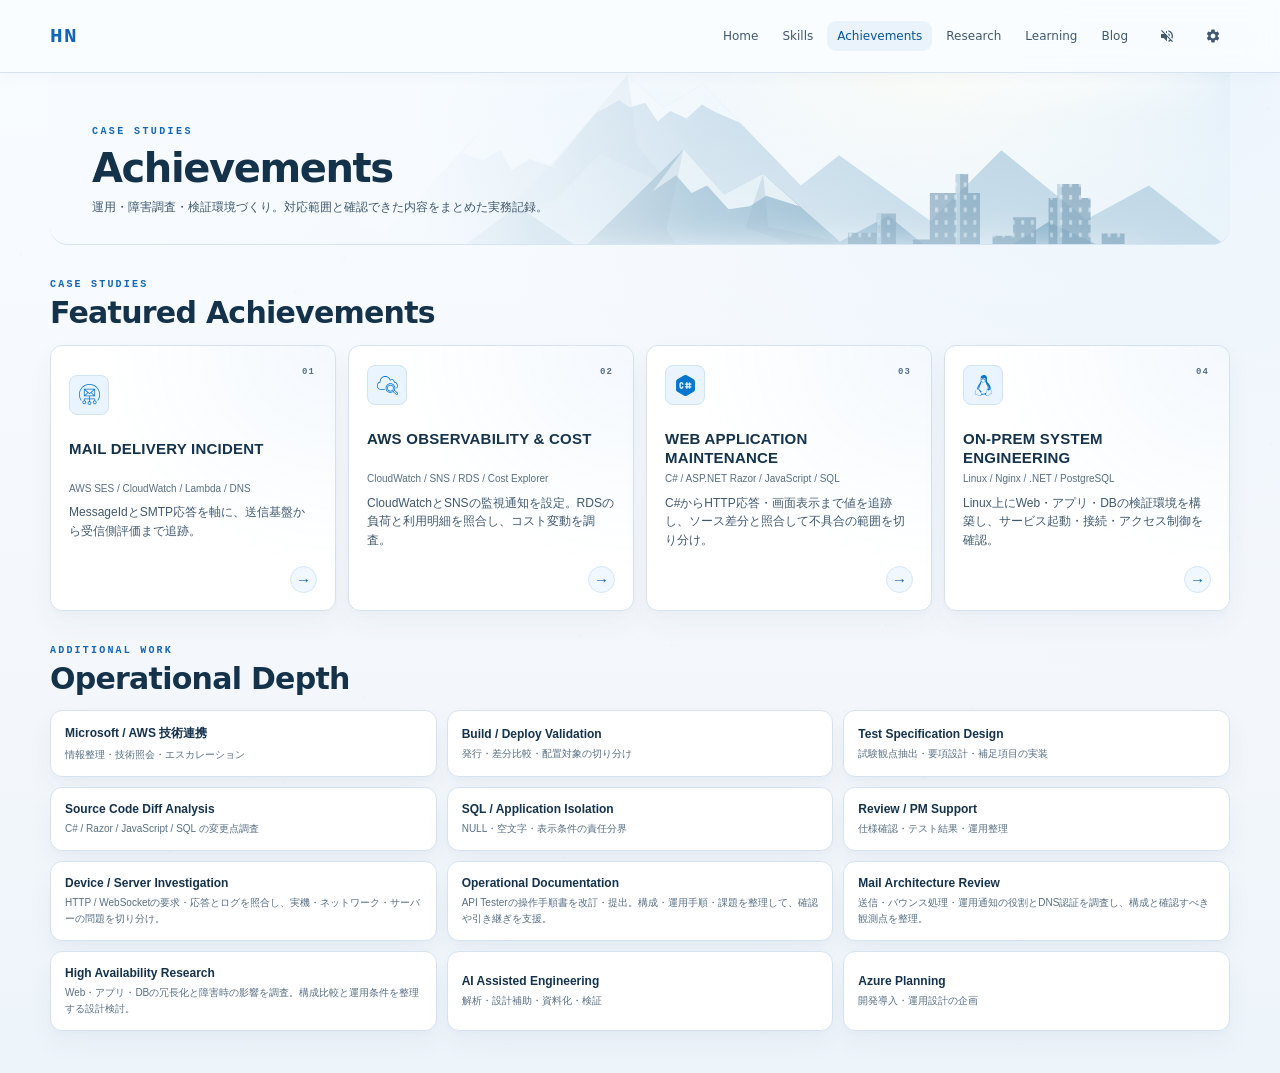
==== achievements.html @ d95c2e6c "Refresh portfolio with daylight theme and current engineering experience" ====
<!DOCTYPE html>
<html lang="ja" data-theme="light">
<head>
  <meta charset="UTF-8" />
  <meta name="viewport" content="width=device-width, initial-scale=1.0" />
  <title>Achievements | Nakamura Portfolio</title>
  <script src="theme-init.js?v=20261122"></script>
  <link rel="stylesheet" href="style.css" />
  <link rel="stylesheet" href="portfolio-modern.css?v=20261122" />
</head>
<body class="showcase-page">
  <canvas id="bgNet"></canvas>
  <nav class="showcase-nav">
    <div class="showcase-nav-inner">
      <a class="showcase-brand" href="index.html">
        <span class="showcase-brand-mark">HN</span>
        <span class="showcase-brand-name">HITOSHI NAKAMURA</span>
      </a>
      <div class="nav-links" id="navLinks">
        <a href="index.html">Home</a>
        <a href="skills.html">Skills</a>
        <a href="achievements.html">Achievements</a>
        <a href="research.html">Research</a>
        <a href="learning.html">Learning</a>
        <a href="blog.html">Blog</a>
      </div>
      <button id="musicToggle" class="music-toggle" aria-label="BGMを再生"></button>
      <div id="ytPlayer"></div>
      <div class="settings-wrap">
        <button id="settingsToggle" class="music-toggle" aria-label="設定"><svg width="16" height="16" viewBox="0 0 24 24" fill="currentColor"><path d="M19.14,12.94c0.04-0.3,0.06-0.61,0.06-0.94c0-0.32-0.02-0.64-0.07-0.94l2.03-1.58c0.18-0.14,0.23-0.41,0.12-0.61l-1.92-3.32c-0.12-0.22-0.37-0.29-0.59-0.22l-2.39,0.96c-0.5-0.38-1.03-0.7-1.62-0.94L14.4,2.81c-0.04-0.24-0.24-0.41-0.48-0.41h-3.84c-0.24,0-0.43,0.17-0.47,0.41L9.25,5.35C8.66,5.59,8.12,5.92,7.63,6.29L5.24,5.33c-0.22-0.08-0.47,0-0.59,0.22L2.74,8.87C2.62,9.08,2.66,9.34,2.86,9.48l2.03,1.58C4.84,11.36,4.8,11.69,4.8,12s0.02,0.64,0.07,0.94l-2.03,1.58c-0.18,0.14-0.23,0.41-0.12,0.61l1.92,3.32c0.12,0.22,0.37,0.29,0.59,0.22l2.39-0.96c0.5,0.38,1.03,0.7,1.62,0.94l0.36,2.54c0.05,0.24,0.24,0.41,0.48,0.41h3.84c0.24,0,0.44-0.17,0.47-0.41l0.36-2.54c0.59-0.24,1.13-0.56,1.62-0.94l2.39,0.96c0.22,0.08,0.47,0,0.59-0.22l1.92-3.32c0.12-0.22,0.07-0.47-0.12-0.61L19.14,12.94z M12,15.6c-1.98,0-3.6-1.62-3.6-3.6s1.62-3.6,3.6-3.6s3.6,1.62,3.6,3.6S13.98,15.6,12,15.6z"/></svg></button>
        <div id="settingsPanel" class="settings-panel" hidden>
          <label class="settings-label">再生中の曲</label>
          <div id="trackName" class="settings-track">-</div>
          <div class="seek-wrap">
            <input type="range" id="seekBar" min="0" max="100" value="0" step="0.1" class="settings-slider" />
            <div class="seek-time"><span id="seekCurrent">0:00</span> / <span id="seekDuration">0:00</span></div>
          </div>
          <select id="trackSelect" class="settings-select">
            <option value="BkOr0QOOrkc">flying</option>
            <option value="S1jkbpwSXx4">星屑パレット</option>
            <option value="b31_QQru7GA">STARGAZER 〜星の扉</option>
            <option value="chcdoLOttn0">輪廻の翼</option>
            <option value="T3e66zFlj6I">UNLEASH</option>
            <option value="dZEvngILv6U">Horizon Prayer</option>
            <option value="NpRK0N2_F1s">硝子の少年</option>
            <option value="HFoYfRFNt1g">邂逅</option>
            <option value="K_MBiBGenuw">終焉クライシス</option>
            <option value="Ny5j6ehkKZY">0時17分、星咲く夜に。</option>
            <option value="hBSaA6JfGDo">雪、無音、窓辺にて。</option>
          </select>
          <label class="settings-label">BGM音量</label>
          <input type="range" id="volumeSlider" min="0" max="100" value="50" class="settings-slider" />
          <label class="settings-label">テーマ</label>
          <div class="theme-switch">
            <button type="button" class="theme-btn" data-theme="dark">ダーク</button>
            <button type="button" class="theme-btn" data-theme="light">ライト</button>
          </div>
        </div>
      </div>
      <button id="navHamburger" class="nav-hamburger" aria-label="メニュー"><svg width="20" height="20" viewBox="0 0 24 24" fill="currentColor"><path d="M3 6h18v2H3zM3 11h18v2H3zM3 16h18v2H3z"/></svg></button>
    </div>
  </nav>
  <main id="appMain">
    <div class="showcase-wrap">
      <section class="showcase-page-hero">
      <div class="showcase-page-hero-inner">
        <p class="showcase-eyebrow">CASE STUDIES</p>
        <h1 class="showcase-page-title">Achievements</h1>
        <p class="showcase-page-lead">運用・障害調査・検証環境づくり。対応範囲と確認できた内容をまとめた実務記録。</p>
      </div>
    </section>
      <section class="showcase-section" id="featured">
        <div class="showcase-section-head"><div><p class="showcase-section-kicker">CASE STUDIES</p><h2 class="showcase-section-title">Featured Achievements</h2></div></div>
        <div class="feature-grid">
          <button class="feature-card" type="button" data-title="MAIL DELIVERY INCIDENT" data-cat="AWS SES / CloudWatch / Lambda / DNS / SMTP" data-detail="メール遅延障害を、SESイベント、Lambdaログ、CloudWatch、MessageId、SMTP応答、SPF / DKIM / DMARC、VDM、Proofpoint、SNDS等の複数観測点から切り分け。送信側環境と受信側評価を分離して確認し、Microsoft・AWS双方への技術照会とエスカレーションを実施。Microsoft側の制限解除まで追跡し、配送遅延の原因範囲を絞り込んだ。">
            <span class="feature-icon"><img src="icons/amazonses.svg" alt="" /></span>
            <span class="feature-card-body"><span class="feature-index">01</span><h3>MAIL DELIVERY INCIDENT</h3><p class="feature-stack">AWS SES / CloudWatch / Lambda / DNS</p><p class="feature-summary">MessageIdとSMTP応答を軸に、送信基盤から受信側評価まで追跡。</p></span>
            <span class="feature-arrow">→</span>
          </button>
          <button class="feature-card" type="button" data-title="AWS OBSERVABILITY &amp; COST" data-cat="CloudWatch / SNS / Amazon RDS / Cost Explorer" data-detail="CloudWatchとSNSを用いた監視・通知設定に対応。メトリクス、アラーム条件、通知経路を整理し、運用上の確認点を記録した。RDSの負荷やCPUクレジットとCost Explorerの利用明細も突き合わせ、コスト増加や請求差異を調査。監視設定と費用分析の両面から環境の状態を確認した。">
            <span class="feature-icon"><img src="icons/amazoncloudwatch.svg" alt="" /></span>
            <span class="feature-card-body"><span class="feature-index">02</span><h3>AWS OBSERVABILITY &amp; COST</h3><p class="feature-stack">CloudWatch / SNS / RDS / Cost Explorer</p><p class="feature-summary">CloudWatchとSNSの監視通知を設定。RDSの負荷と利用明細を照合し、コスト変動を調査。</p></span>
            <span class="feature-arrow">→</span>
          </button>
          <button class="feature-card" type="button" data-title="WEB APPLICATION MAINTENANCE" data-cat="C# / ASP.NET Razor / JavaScript / SQL / DevTools" data-detail="C# / ASP.NET Razor / JavaScript / SQLを横断し、既存Webアプリの表示・入力・接続に関する不具合を調査。HTTP応答、DOM、変数、ソース差分を照合し、処理のどの段階で差が生じるかを追跡した。Visual Studioでの発行資材作成や配置対象の確認、修正後の再確認にも対応。">
            <span class="feature-icon"><img src="icons/csharp.svg" alt="" /></span>
            <span class="feature-card-body"><span class="feature-index">03</span><h3>WEB APPLICATION MAINTENANCE</h3><p class="feature-stack">C# / ASP.NET Razor / JavaScript / SQL</p><p class="feature-summary">C#からHTTP応答・画面表示まで値を追跡し、ソース差分と照合して不具合の範囲を切り分け。</p></span>
            <span class="feature-arrow">→</span>
          </button>
          <button class="feature-card" type="button" data-title="ON-PREM SYSTEM ENGINEERING" data-cat="Linux / Nginx / .NET / PostgreSQL / systemd / SELinux" data-detail="Linux上にWeb・アプリ・DBの検証環境を設計・構築。Nginx、.NET、PostgreSQLを組み合わせ、systemdのサービス管理やSELinuxの制御を含めて起動・接続を確認した。通信経路、サービス設定、ログを照合しながら問題を切り分け、構成と作業手順を整理。運用に向けた確認事項を継続して管理している。">
            <span class="feature-icon"><img src="icons/linux.svg" alt="" /></span>
            <span class="feature-card-body"><span class="feature-index">04</span><h3>ON-PREM SYSTEM ENGINEERING</h3><p class="feature-stack">Linux / Nginx / .NET / PostgreSQL</p><p class="feature-summary">Linux上にWeb・アプリ・DBの検証環境を構築し、サービス起動・接続・アクセス制御を確認。</p></span>
            <span class="feature-arrow">→</span>
          </button>
        </div>
      </section>
      <section class="showcase-section">
        <div class="showcase-section-head"><div><p class="showcase-section-kicker">ADDITIONAL WORK</p><h2 class="showcase-section-title">Operational Depth</h2></div></div>
        <div class="secondary-grid">
          <button class="secondary-card" data-title="Microsoft・AWSとの技術連携" data-cat="Technical Coordination" data-detail="AWS構築・障害調査を進めながら、Microsoft・AWS双方のサポート窓口と技術的にやり取り。調査情報を整理し、必要に応じて上位エンジニアへのエスカレーションを依頼した。"><strong>Microsoft / AWS 技術連携</strong><span>情報整理・技術照会・エスカレーション</span></button>
          <button class="secondary-card" data-title="ビルド・デプロイ資材検証" data-cat="Release Engineering" data-detail="Visual Studioで生成した発行資材と既存資材をWinMerge等で比較。exe / dll / config / ini / xml / csv / json / sql / txt / Razor等の差分を確認し、配置対象を切り分けた。"><strong>Build / Deploy Validation</strong><span>発行・差分比較・配置対象の切り分け</span></button>
          <button class="secondary-card" data-title="テスト要項の設計と実装" data-cat="Test Design / Verification" data-detail="現行版の試験要項と過去の結合・シナリオテスト資料を比較し、未反映の試験観点を抽出。正常系だけでなく、異常系・境界値・権限・入力値・組み合わせ条件などを整理し、補足試験要項としてExcelへ落とし込んだ。"><strong>Test Specification Design</strong><span>試験観点抽出・要項設計・補足項目の実装</span></button>
          <button class="secondary-card" data-title="ソースコード差分調査" data-cat="Source Review / Change Analysis" data-detail="旧版と変更版のソースコードをWinMerge等で比較し、C# / Razor / JavaScript / SQLを層ごとに確認。変更箇所と不具合発生点の対応関係を追跡し、1箇所ずつの再デプロイや実機確認と組み合わせて原因範囲を切り分けた。"><strong>Source Code Diff Analysis</strong><span>C# / Razor / JavaScript / SQL の変更点調査</span></button>
          <button class="secondary-card" data-title="SQL・アプリ不具合切り分け" data-cat="Data / Application" data-detail="メールテンプレートSQLとアプリ側表示条件を確認。日本語名・英語名、NULL / 空文字条件を整理し、SQL側とアプリ変数側の責任範囲を切り分けた。"><strong>SQL / Application Isolation</strong><span>NULL・空文字・表示条件の責任分界</span></button>
          <button class="secondary-card" data-title="開発レビュー・PM補助" data-cat="Review / Project Support" data-detail="外注開発の移植・接続レビューや打合せに参加し、テスト結果、不具合、仕様差異を確認。Planner / Teamsを用いたタスク・運用整理などPM補助も担当。"><strong>Review / PM Support</strong><span>仕様確認・テスト結果・運用整理</span></button>
          <button class="secondary-card" data-title="実機・サーバー間の通信調査" data-cat="HTTP / WebSocket / Logs" data-detail="実機とサーバー間の接続を、HTTP / WebSocketの要求・応答、通信経路、各層のログから調査。接続のどの段階で差が生じるかを比較し、端末・ネットワーク・アプリの確認範囲を切り分けた。確認できた通信条件と残る課題を整理し、後続の設定確認や再検証につなげた。"><strong>Device / Server Investigation</strong><span>HTTP / WebSocketの要求・応答とログを照合し、実機・ネットワーク・サーバーの問題を切り分け。</span></button>
          <button class="secondary-card" data-title="運用手順・技術資料の整備" data-cat="Documentation / Operations" data-detail="API Testerの操作手順書を改訂し、提出まで対応。操作の前提、手順、確認点を整理するとともに、環境構築や運用に関する手順書・設計資料・課題一覧を整備した。調査で確認できた事項と未確認事項を区別し、再確認や引き継ぎに使える形へまとめた。"><strong>Operational Documentation</strong><span>API Testerの操作手順書を改訂・提出。構成・運用手順・課題を整理して、確認や引き継ぎを支援。</span></button>
          <button class="secondary-card" data-title="メール通知・認証構成の調査" data-cat="Mail Architecture / DNS" data-detail="メール送信、バウンス処理、運用通知の役割を整理し、通知経路とDNS認証の設定を調査。SESのイベント、SMTP応答、SPF / DKIM / DMARCの情報を照合し、送信処理と監視通知の確認範囲を分けた。構成上の役割と調査時の観測点を整理し、運用設計の検討材料としてまとめた。"><strong>Mail Architecture Review</strong><span>送信・バウンス処理・運用通知の役割とDNS認証を調査し、構成と確認すべき観測点を整理。</span></button>
          <button class="secondary-card" data-title="高可用性構成の調査・検討" data-cat="Architecture / Research" data-detail="高可用性を持たせる構成について、Web・アプリ・DB各層の役割と冗長化の考え方を調査。障害時の影響範囲や切り替え時に確認すべき条件、監視・運用上の論点を設計検討として整理した。現段階の範囲は構成調査と設計上の比較であり、本番導入やフェイルオーバーの実証は含まない。"><strong>High Availability Research</strong><span>Web・アプリ・DBの冗長化と障害時の影響を調査。構成比較と運用条件を整理する設計検討。</span></button>
          <button class="secondary-card" data-title="AI活用による設計・資料作成" data-cat="AI Assisted Engineering" data-detail="障害解析、設計補助、資料作成、コード確認などにAIを活用。出力を実環境のログ・レスポンス・設定・コードと突合して検証する運用で使用。"><strong>AI Assisted Engineering</strong><span>解析・設計補助・資料化・検証</span></button>
          <button class="secondary-card" data-title="Azure開発の導入・運用設計企画" data-cat="Planning / Cloud" data-detail="Azureを利用した開発・運用の導入方法について、既存環境との役割分担、運用方法、導入候補を整理・企画。"><strong>Azure Planning</strong><span>開発導入・運用設計の企画</span></button>
        </div>
      </section>
      </div>
    <div class="modal-overlay" id="detailModal">
      <div class="modal-box">
        <button class="modal-close" id="detailModalClose" aria-label="閉じる">✕</button>
        <span class="modal-cat" id="detailModalCat"></span>
        <h3 id="detailModalName"></h3>
        <p id="detailModalDesc"></p>
      </div>
    </div>
    <script>
    (function(){
      const overlay=document.getElementById('detailModal');
      const name=document.getElementById('detailModalName');
      const cat=document.getElementById('detailModalCat');
      const desc=document.getElementById('detailModalDesc');
      if(!overlay)return;
      function open(el){name.textContent=el.dataset.title||'';cat.textContent=el.dataset.cat||'';desc.textContent=el.dataset.detail||'';overlay.classList.add('open');}
      function close(){overlay.classList.remove('open');}
      document.querySelectorAll('.feature-card,.core-detail,.secondary-card').forEach(el=>el.addEventListener('click',()=>open(el)));
      document.getElementById('detailModalClose').addEventListener('click',close);
      overlay.addEventListener('click',e=>{if(e.target===overlay)close();});
      document.addEventListener('keydown',e=>{if(e.key==='Escape')close();});
    })();
    </script>
  </main>
  <script src="particles.js"></script>
  <script src="https://www.youtube.com/iframe_api"></script>
  <script src="music.js"></script>
  <script src="settings.js?v=20261122"></script>
  <script src="nav.js"></script>
  <script src="router.js?v=20261122"></script>
</body>
</html>
---- style.css ----
:root{
  --bg-top: #eef2f9;
  --bg-bottom: #dde5f0;
  --text-main: #1f2530;
  --text-sub: #4b5568;
  --card-bg: rgba(255,255,255,0.72);
  --card-border: rgba(31,37,48,0.08);
  --nav-bg: rgba(255,255,255,0.85);
  --accent: #2f6fed;
  --overlay-opacity: 0.38;

  --c-cloud: #2f6fed;
  --c-infra: #16a34a;
  --c-dev: #7c3aed;
  --c-ai: #ea580c;
  --c-learn: #0891b2;
  --c-aieng: #4338ca;
  --c-research: #db2777;
}

:root[data-theme="light"]{
  --overlay-opacity: 0.15;
}

:root[data-theme="dark"]{
  --overlay-opacity: 0.6;
}

*{ box-sizing: border-box; }

body{
  position: relative;
  margin:0;
  min-height: 100vh;
  color: var(--text-main);
  font-family: system-ui, -apple-system, "Segoe UI", Roboto, "Noto Sans JP", sans-serif;
}

body::before{
  content: "";
  position: fixed;
  top: -20px;
  left: -20px;
  right: -20px;
  height: calc(100vh + 40px);
  height: calc(100svh + 40px);
  background-image: url("hero-bg.jpg");
  background-size: cover;
  background-position: center 20%;
  filter: blur(1.5px);
  transform: scale(1.02);
  z-index: -2;
}

body::after{
  content: "";
  position: fixed;
  top: 0;
  left: 0;
  right: 0;
  height: 100vh;
  height: 100svh;
  background: rgba(8,11,20,var(--overlay-opacity));
  z-index: -1;
  transition: background 0.25s ease;
}

#bgNet{
  position: fixed;
  top: 0;
  left: 0;
  right: 0;
  height: 100vh;
  height: 100svh;
  z-index: 0;
  pointer-events: none;
}

.container{
  position: relative;
  z-index: 1;
  width: min(1100px, 94vw);
  padding: 20px 18px 60px;
  margin: 0 auto;
}

/* Nav */
.site-nav{
  position: sticky;
  top: 0;
  z-index: 10;
  background: var(--nav-bg);
  backdrop-filter: blur(8px);
  border-bottom: 1px solid var(--card-border);
}

.site-nav .nav-inner{
  width: min(1100px, 94vw);
  margin: 0 auto;
  padding: 14px 18px;
  display: flex;
  flex-wrap: wrap;
  gap: 6px 18px;
  align-items: center;
}

.site-nav .brand{
  font-weight: 700;
  letter-spacing: 1px;
  margin-right: auto;
  color: var(--text-main);
  text-decoration: none;
  display: inline-flex;
  align-items: center;
  gap: 5px;
}

.brand-icon{
  width: 22px;
  height: 22px;
  object-fit: contain;
}

.nav-links{
  display: flex;
  flex-wrap: wrap;
  align-items: center;
  gap: 6px 18px;
}

.nav-hamburger{
  display: none;
  background: none;
  border: none;
  padding: 6px;
  border-radius: 8px;
  cursor: pointer;
  color: var(--text-sub);
}

.nav-hamburger:hover{
  background: rgba(47,111,237,0.08);
  color: var(--accent);
}

@media (max-width: 720px){
  .nav-hamburger{ display: inline-flex; }

  .nav-links{
    display: none;
    width: 100%;
    flex-direction: column;
    align-items: flex-start;
    gap: 2px;
    order: 10;
    margin-top: 8px;
  }

  .nav-links.open{ display: flex; }

  .nav-links a{ width: 100%; padding: 10px 10px; }
}

.site-nav a{
  color: var(--text-sub);
  text-decoration: none;
  font-size: 14px;
  padding: 6px 10px;
  border-radius: 8px;
}

.site-nav a:hover{
  background: rgba(47,111,237,0.08);
  color: var(--accent);
}

.site-nav a.active{
  color: var(--accent);
  font-weight: 600;
  background: rgba(47,111,237,0.10);
}

/* Hero */
.hero{
  position: relative;
  z-index: 1;
  min-height: 0;
  display: flex;
  align-items: center;
  color: #f4f6fb;
}

.hero .hero-inner{
  position: relative;
  z-index: 3;
  width: min(1100px, 94vw);
  margin: 0 auto;
  padding: 36px 18px 20px;
}

.hero a{ color: #8fb8ff; }

.hero-glow{
  position: absolute;
  left: 50%;
  top: 80px;
  width: 320px;
  height: 320px;
  transform: translate(-50%, -50%);
  background: radial-gradient(circle, rgba(120,200,255,0.85) 0%, rgba(70,170,255,0.4) 35%, rgba(70,170,255,0) 68%);
  border-radius: 50%;
  filter: blur(18px);
  z-index: 0;
  pointer-events: none;
  animation: pulseGlow 2.6s ease-in-out infinite;
}

@keyframes pulseGlow{
  0%,100%{ opacity:0.5; transform: translate(-50%, -50%) scale(0.9); }
  50%{ opacity:0.95; transform: translate(-50%, -50%) scale(1.08); }
}

h1{
  font-size: 60px;
  letter-spacing: 2px;
  font-weight: 700;
  margin: 24px 0 8px;
  color: inherit;
}

h1.crt-title{
  font-family: 'Courier New', monospace;
  background: radial-gradient(circle at 50% 55%,
    #ffffff 0%, #dff2ff 12%, #8fd4ff 30%, #4fa8e8 50%, #2a6fb0 70%, #1a4a80 90%);
  -webkit-background-clip: text;
  background-clip: text;
  color: transparent;
  filter: drop-shadow(0 0 6px rgba(120,200,255,0.55)) drop-shadow(0 0 18px rgba(60,150,230,0.4));
  animation: crtFlicker 3.2s infinite;
  position: relative;
  z-index: 2;
}

@keyframes crtFlicker{
  0%,100%{ opacity:1; }
  92%{ opacity:1; }
  93%{ opacity:0.6; }
  94%{ opacity:1; }
  96%{ opacity:0.85; }
  97%{ opacity:1; }
}

.terminal-line{
  font-family: 'Courier New', monospace;
  color: #7fd4ff;
  letter-spacing: 2px;
  font-size: 14px;
  margin: 4px 0 0;
  opacity: 0.9;
  position: relative;
  z-index: 2;
  display: flex;
  align-items: center;
  gap: 10px;
}

.music-toggle{
  background: none;
  border: none;
  padding: 6px;
  margin-left: -6px;
  border-radius: 8px;
  cursor: pointer;
  display: inline-flex;
  align-items: center;
  justify-content: center;
  color: var(--text-sub);
  transition: all 0.15s ease;
}

.music-toggle:hover{
  background: rgba(47,111,237,0.08);
  color: var(--accent);
}

.settings-wrap{
  position: relative;
  display: inline-flex;
}

.settings-panel{
  position: absolute;
  top: calc(100% + 10px);
  right: 0;
  width: 220px;
  background: #ffffff;
  border: 1px solid var(--card-border);
  border-radius: 12px;
  padding: 16px;
  box-shadow: 0 12px 32px rgba(0,0,0,0.18);
  z-index: 20;
}

.settings-panel[hidden]{
  display: none;
}

.settings-label{
  display: block;
  font-size: 12px;
  color: var(--text-sub);
  margin: 0 0 6px;
}

.settings-label:not(:first-child){
  margin-top: 14px;
}

.settings-track{
  font-size: 13px;
  color: var(--text-main);
  line-height: 20px;
  height: 20px;
  margin-bottom: 6px;
  position: relative;
  overflow: hidden;
  white-space: nowrap;
}

.settings-track span{
  display: inline-block;
  white-space: nowrap;
}

@keyframes marqueeMove{
  from { transform: translateX(var(--marquee-start, 100%)); }
  to { transform: translateX(var(--marquee-end, -100%)); }
}

.seek-wrap{
  margin-bottom: 10px;
  padding-bottom: 10px;
  border-bottom: 1px solid var(--card-border);
}

.seek-time{
  display: flex;
  justify-content: space-between;
  font-size: 11px;
  color: var(--text-sub);
  margin-top: 2px;
  font-family: 'Courier New', monospace;
}

.settings-slider{
  width: 100%;
  accent-color: var(--accent);
}

.settings-select{
  width: 100%;
  padding: 6px 8px;
  margin-bottom: 4px;
  border-radius: 8px;
  border: 1px solid var(--card-border);
  background: rgba(255,255,255,0.8);
  color: var(--text-main);
  font-size: 13px;
}

.theme-switch{
  display: flex;
  gap: 8px;
}

.theme-btn{
  flex: 1;
  padding: 6px 0;
  font-size: 12px;
  border-radius: 8px;
  border: 1px solid var(--card-border);
  background: rgba(31,37,48,0.04);
  color: var(--text-main);
  cursor: pointer;
}

.theme-btn:hover{
  border-color: rgba(47,111,237,0.4);
}

.settings-note{
  margin: 12px 0 0;
  padding-top: 10px;
  border-top: 1px solid var(--card-border);
  font-size: 11px;
  color: var(--text-sub);
  line-height: 1.5;
}

.theme-btn.active{
  background: var(--accent);
  border-color: var(--accent);
  color: #ffffff;
}

#ytPlayer{
  position: absolute;
  width: 2px;
  height: 2px;
  overflow: hidden;
  opacity: 0.01;
  pointer-events: none;
}

.page-title{
  font-size: 34px;
  font-weight: 700;
  margin: 8px 0 4px;
  color: #f4f6fb;
}

.page-lead{
  color: rgba(244,246,251,0.85);
  margin: 0 0 20px;
  line-height: 1.7;
}

/* Card */
.card{
  background: var(--card-bg);
  border: 1px solid var(--card-border);
  border-radius: 14px;
  padding: 20px;
  margin: 16px 0;
  backdrop-filter: blur(6px);
  box-shadow: 0 8px 24px rgba(31,37,48,0.06);
}

.section-title{
  margin: 0 0 12px;
  font-size: 22px;
  letter-spacing: 0.3px;
  color: var(--text-main);
}

.note{
  margin: 4px 0 14px;
  color: var(--text-sub);
  line-height: 1.7;
}

/* Grid */
.skills-grid{
  display: grid;
  grid-template-columns: 1fr 1fr;
  gap: 14px;
}

@media (max-width: 720px){
  h1{ font-size: 40px; }
  .skills-grid{ grid-template-columns: 1fr; }
  .container{ padding: 18px; }
}

.skill-box{
  padding: 14px;
  border-radius: 12px;
  background: rgba(31,37,48,0.03);
  border: 1px solid var(--card-border);
}

.skill-box h3{
  margin: 0 0 10px;
  font-size: 15px;
  color: var(--text-main);
}

.skill-box ul{
  margin: 0;
  padding-left: 18px;
  line-height: 1.8;
  color: var(--text-sub);
}

a{ color: var(--accent); text-decoration:none; }
a:hover{ text-decoration: underline; }

/* Badge list */
.badge-list{
  display: flex;
  flex-wrap: wrap;
  gap: 8px;
  list-style: none;
  margin: 0;
  padding: 0;
}

.badge-list li{
  padding: 6px 12px;
  border-radius: 999px;
  font-size: 13px;
  line-height: 1.4;
  cursor: default;
  border: 1px solid transparent;
}

.badge-list.clickable li{
  cursor: pointer;
  transition: transform 0.12s ease;
}
.badge-list.clickable li:hover{
  transform: translateY(-1px);
}

.badge-icon{
  display: inline-block;
  width: 14px;
  height: 14px;
  vertical-align: -2px;
  margin-right: 6px;
  background-color: currentColor;
  -webkit-mask-image: var(--icon);
  mask-image: var(--icon);
  -webkit-mask-size: contain;
  mask-size: contain;
  -webkit-mask-repeat: no-repeat;
  mask-repeat: no-repeat;
  -webkit-mask-position: center;
  mask-position: center;
}

.modal-box .badge-icon-lg{
  display: inline-block;
  width: 48px;
  height: 48px;
  margin-bottom: 12px;
  background-color: var(--modal-color, var(--text-main));
  -webkit-mask-image: var(--icon);
  mask-image: var(--icon);
  -webkit-mask-size: contain;
  mask-size: contain;
  -webkit-mask-repeat: no-repeat;
  mask-repeat: no-repeat;
  -webkit-mask-position: center;
  mask-position: center;
}

/* category colors */
.cat-cloud li{ background: color-mix(in srgb, var(--c-cloud) 12%, white); border-color: color-mix(in srgb, var(--c-cloud) 40%, white); color: color-mix(in srgb, var(--c-cloud) 70%, black); }
.cat-infra li{ background: color-mix(in srgb, var(--c-infra) 12%, white); border-color: color-mix(in srgb, var(--c-infra) 40%, white); color: color-mix(in srgb, var(--c-infra) 70%, black); }
.cat-dev li{ background: color-mix(in srgb, var(--c-dev) 12%, white); border-color: color-mix(in srgb, var(--c-dev) 40%, white); color: color-mix(in srgb, var(--c-dev) 70%, black); }
.cat-ai li{ background: color-mix(in srgb, var(--c-ai) 12%, white); border-color: color-mix(in srgb, var(--c-ai) 40%, white); color: color-mix(in srgb, var(--c-ai) 70%, black); }
.cat-learn li{ background: color-mix(in srgb, var(--c-learn) 12%, white); border-color: color-mix(in srgb, var(--c-learn) 40%, white); color: color-mix(in srgb, var(--c-learn) 70%, black); }
.cat-aieng li{ background: color-mix(in srgb, var(--c-aieng) 12%, white); border-color: color-mix(in srgb, var(--c-aieng) 40%, white); color: color-mix(in srgb, var(--c-aieng) 70%, black); }
.cat-research li{ background: color-mix(in srgb, var(--c-research) 12%, white); border-color: color-mix(in srgb, var(--c-research) 40%, white); color: color-mix(in srgb, var(--c-research) 70%, black); }

/* Skill detail modal */
.modal-overlay{
  position: fixed;
  inset: 0;
  background: rgba(20,24,32,0.45);
  display: none;
  align-items: center;
  justify-content: center;
  z-index: 100;
  padding: 20px;
}

.modal-overlay.open{ display: flex; }

.modal-box{
  background: #ffffff;
  border-radius: 16px;
  max-width: 420px;
  width: 100%;
  padding: 26px;
  box-shadow: 0 20px 60px rgba(0,0,0,0.25);
  position: relative;
}

.modal-box h3{
  margin: 0 0 8px;
  font-size: 22px;
  color: var(--text-main);
}

.modal-box .modal-cat{
  display: inline-block;
  font-size: 12px;
  color: var(--text-sub);
  margin-bottom: 12px;
}

.modal-box p{
  color: var(--text-sub);
  line-height: 1.8;
  margin: 0;
}

.modal-close{
  position: absolute;
  top: 14px;
  right: 16px;
  border: none;
  background: none;
  font-size: 20px;
  color: var(--text-sub);
  cursor: pointer;
}


/* Achievements detail modal: keep long records readable on small screens */
#achvModalOverlay{
  overflow-y: auto;
  -webkit-overflow-scrolling: touch;
}

#achvModalOverlay .modal-box{
  max-width: 760px;
  max-height: calc(100dvh - 40px);
  overflow-y: auto;
  overscroll-behavior: contain;
  scrollbar-gutter: stable;
}

#achvModalOverlay .modal-box p{
  overflow-wrap: anywhere;
  word-break: break-word;
}

@media (max-width: 720px){
  #achvModalOverlay{
    align-items: flex-start;
    padding: 12px;
  }

  #achvModalOverlay .modal-box{
    max-height: calc(100dvh - 24px);
    padding: 22px 18px 20px;
    margin: 0 auto;
  }

  #achvModalOverlay .modal-box h3{
    padding-right: 34px;
    font-size: 20px;
  }
}

/* project 技美 card accent */
.hero-note{
  color: rgba(244,246,251,0.88);
  line-height: 1.8;
  margin: 14px 0 0;
}

canvas#starfield{ display:none; }

/* Maneki-neko clicker */
.clicker-wrap{
  display: flex;
  align-items: center;
  gap: 24px;
  flex-wrap: wrap;
}

.maneki-cat{
  background: none;
  border: none;
  padding: 0;
  cursor: pointer;
  line-height: 0;
  transition: transform 0.1s ease;
}

.maneki-cat img{
  width: 160px;
  height: 160px;
  object-fit: contain;
  border-radius: 16px;
}

.maneki-cat:hover{ transform: translateY(-2px); }
.maneki-cat:active{ transform: translateY(1px) scale(0.97); }

.maneki-cat.bounce{
  animation: catBounce 0.4s ease;
}

@keyframes catBounce{
  0%{ transform: scale(1) rotate(0deg); }
  35%{ transform: scale(1.08) rotate(-4deg); }
  70%{ transform: scale(0.98) rotate(2deg); }
  100%{ transform: scale(1) rotate(0deg); }
}

.clicker-info{
  display: flex;
  flex-direction: column;
  gap: 6px;
}

.clicker-count{
  font-size: 26px;
  font-weight: 700;
  color: var(--text-main);
}

.clicker-count span{ color: var(--accent); }

.clicker-message{
  color: var(--text-sub);
  font-size: 15px;
}

.clicker-appeal{
  margin-top: 10px;
}

.appeal-link{
  display: inline-flex;
  align-items: center;
  gap: 6px;
  background: rgba(31,37,48,0.04);
  border: 1px solid var(--card-border);
  border-radius: 999px;
  padding: 6px 14px;
  font-size: 12px;
  font-weight: 600;
  letter-spacing: 0.3px;
  color: var(--text-sub);
  cursor: pointer;
  transition: all 0.15s ease;
}

.appeal-link:hover{
  background: rgba(47,111,237,0.1);
  border-color: rgba(47,111,237,0.4);
  color: var(--accent);
  transform: translateY(-1px);
}

.appeal-choices{
  display: flex;
  flex-wrap: wrap;
  gap: 8px;
  margin-top: 8px;
}

.appeal-choices[hidden]{
  display: none;
}

.appeal-btn{
  font-size: 12px;
  padding: 6px 10px;
  border-radius: 999px;
  border: 1px solid var(--card-border);
  background: rgba(31,37,48,0.04);
  color: var(--text-main);
  cursor: pointer;
}

.appeal-btn:hover{
  background: rgba(47,111,237,0.1);
  border-color: rgba(47,111,237,0.4);
}

.admin-label{
  display: block;
  font-size: 13px;
  color: var(--text-sub);
  margin: 14px 0 4px;
}

.admin-input{
  width: 100%;
  max-width: 560px;
  padding: 10px 12px;
  border-radius: 8px;
  border: 1px solid var(--card-border);
  background: rgba(255,255,255,0.6);
  color: var(--text-main);
  font-family: inherit;
  font-size: 14px;
  resize: vertical;
}

.achv-item{
  cursor: pointer;
  text-decoration: underline dotted;
  text-underline-offset: 3px;
  color: var(--text-main);
}

.achv-item:hover{
  color: var(--accent);
}

.blog-post{
  margin: 0 0 16px;
}

.blog-date{
  font-family: 'Courier New', monospace;
  font-size: 13px;
  color: var(--text-sub);
  letter-spacing: 0.5px;
  margin-bottom: 6px;
}

.blog-media-img{
  display: block;
  width: 100%;
  max-width: 480px;
  border-radius: 12px;
  margin-top: 14px;
  border: 1px solid var(--card-border);
}

.blog-video-wrap{
  position: relative;
  width: 100%;
  max-width: 560px;
  aspect-ratio: 16 / 9;
  margin-top: 14px;
  border-radius: 12px;
  overflow: hidden;
  border: 1px solid var(--card-border);
}

.blog-video-wrap iframe{
  position: absolute;
  inset: 0;
  width: 100%;
  height: 100%;
  border: 0;
}

.blog-media-video{
  display: block;
  width: 100%;
  max-width: 560px;
  border-radius: 12px;
  margin-top: 14px;
  border: 1px solid var(--card-border);
}

.blog-media-audio{
  display: block;
  width: 100%;
  max-width: 420px;
  margin-top: 14px;
}

.appeal-result{
  margin-top: 6px;
  font-size: 12px;
  color: #db2777;
}

.coin-particle{
  position: fixed;
  z-index: 200;
  pointer-events: none;
  font-size: 16px;
  font-weight: 700;
  color: #c99a2e;
  text-shadow: 0 0 4px rgba(255,211,92,0.8);
  animation: coinFloat 0.9s ease-out forwards;
}

@keyframes coinFloat{
  0%{
    opacity: 1;
    transform: translate(-50%, -50%) translate(0, 0) scale(0.8);
  }
  100%{
    opacity: 0;
    transform: translate(-50%, -50%) translate(var(--dx), -70px) scale(1.1);
  }
}

/* Keep long URLs and unbroken strings inside blog cards on mobile. */
.blog-post,
.blog-post .note{
  min-width: 0;
  max-width: 100%;
}

.blog-post .note{
  overflow-wrap: anywhere;
  word-break: break-word;
}

/* Render text divider markers as responsive rules instead of fixed-width glyphs. */
.blog-text-divider{
  display: block;
  width: 100%;
  height: 0;
  margin: 1.1em 0 0.45em;
  border-top: 1px solid var(--card-border);
}

/* Make plain-text URLs in posts tappable and readable on mobile. */
.blog-link{
  color: var(--accent);
  text-decoration: underline;
  text-underline-offset: 0.18em;
  overflow-wrap: anywhere;
  word-break: break-word;
}

/* Blog tag tabs and collapsible article previews. */
.blog-filters{
  display: flex;
  gap: 8px;
  margin: 0 0 16px;
  padding: 2px 0 8px;
  overflow-x: auto;
  overscroll-behavior-inline: contain;
  -webkit-overflow-scrolling: touch;
  scrollbar-width: none;
}

.blog-filters::-webkit-scrollbar{
  display: none;
}

.blog-filter-btn,
.blog-read-more{
  appearance: none;
  border: 1px solid var(--card-border);
  background: var(--card-bg);
  color: var(--text-main);
  font: inherit;
  cursor: pointer;
}

.blog-filter-btn{
  flex: 0 0 auto;
  min-height: 38px;
  padding: 8px 14px;
  border-radius: 999px;
  white-space: nowrap;
}

.blog-filter-btn.is-active{
  border-color: var(--accent);
  background: var(--accent);
  color: #fff;
}

.blog-body{
  margin-bottom: 0;
  white-space: pre-line;
}

.blog-body:not(.is-expanded){
  display: -webkit-box;
  overflow: hidden;
  -webkit-box-orient: vertical;
  -webkit-line-clamp: 8;
}

.blog-read-more{
  position: sticky;
  top: 72px;
  z-index: 5;
  float: right;
  display: inline-flex;
  align-items: center;
  justify-content: center;
  width: max-content;
  min-height: 32px;
  margin: 0 0 8px 12px;
  padding: 6px 7px;
  border: 0;
  border-radius: 6px;
  background: rgba(255,255,255,0.42);
  color: var(--accent);
  font-family: 'Courier New', monospace;
  font-size: 11px;
  font-weight: 700;
  letter-spacing: 0.08em;
  line-height: 1;
  white-space: nowrap;
  backdrop-filter: blur(8px);
  -webkit-backdrop-filter: blur(8px);
}

.blog-read-more:hover{
  background: rgba(47,111,237,0.10);
}

.blog-read-more:active,
.blog-filter-btn:active{
  transform: translateY(1px);
}

.blog-post[hidden]{
  display: none;
}


.blog-toggle-icon{
  margin-left: 0.5em;
}

@media (max-width: 720px){
  .blog-read-more{
    width: 32px;
    min-width: 32px;
    min-height: 32px;
    margin-left: 8px;
    padding: 0;
    border-radius: 50%;
    letter-spacing: 0;
  }

  .blog-toggle-label{
    display: none;
  }

  .blog-toggle-icon{
    margin-left: 0;
    font-size: 12px;
  }
}
---- portfolio-modern.css ----
/* Shared portfolio design. Mobile-first; used by all six public pages. */

body.showcase-page{
  margin:0;
  min-height:100vh;
  background:#06101c;
  color:#f5f8fc;
  font-family:Inter, system-ui, -apple-system, "Segoe UI", Roboto, "Noto Sans JP", sans-serif;
}

body.showcase-page::before,
body.showcase-page::after{
  display:none !important;
}

body.showcase-page #bgNet{
  opacity:.18;
}

/* ----- header ----- */
.showcase-nav{
  position:sticky;
  top:0;
  z-index:50;
  background:rgba(4,12,23,.94);
  border-bottom:1px solid rgba(126,169,219,.13);
  backdrop-filter:blur(14px);
  -webkit-backdrop-filter:blur(14px);
}

.showcase-nav-inner{
  width:min(1180px,100%);
  min-height:66px;
  margin:0 auto;
  padding:0 18px;
  display:flex;
  align-items:center;
  gap:12px;
}

.showcase-brand{
  display:inline-flex;
  align-items:center;
  margin-right:auto;
  color:#f7fbff;
  text-decoration:none;
  font-weight:800;
  letter-spacing:.08em;
}

.showcase-brand-mark{
  color:#66b5ff;
  font:800 21px/1 "Courier New",monospace;
}

.showcase-brand-name{
  display:none;
}

.showcase-nav .nav-links{
  display:none;
  position:absolute;
  top:66px;
  left:0;
  right:0;
  padding:10px 14px 14px;
  background:rgba(4,12,23,.98);
  border-bottom:1px solid rgba(126,169,219,.13);
  flex-direction:column;
  gap:2px;
}

.showcase-nav .nav-links.open{display:flex}

.showcase-nav .nav-links a{
  display:block;
  width:100%;
  padding:11px 12px;
  border-radius:9px;
  color:#9fb1c7;
  font-size:13px;
  text-decoration:none;
}

.showcase-nav .nav-links a:hover,
.showcase-nav .nav-links a.active{
  color:#fff;
  background:rgba(80,160,244,.10);
}

.showcase-nav .music-toggle,
.showcase-nav .nav-hamburger{
  flex:0 0 auto;
  display:inline-grid;
  place-items:center;
  width:34px;
  height:34px;
  padding:0;
  margin:0;
  border:0;
  border-radius:9px;
  color:#a8bad0;
  background:transparent;
}

.showcase-nav .music-toggle:hover,
.showcase-nav .nav-hamburger:hover{
  color:#fff;
  background:rgba(80,160,244,.10);
}

.showcase-nav .settings-wrap{
  display:inline-flex;
  position:relative;
}

.showcase-nav .settings-panel{
  top:calc(100% + 12px);
  right:-42px;
}

.showcase-nav .nav-hamburger{display:inline-grid}

/* ----- page frame ----- */
.showcase-wrap{
  position:relative;
  z-index:1;
  width:min(1180px,100%);
  margin:0 auto;
}

.showcase-hero{
  position:relative;
  min-height:330px;
  overflow:hidden;
  display:flex;
  align-items:flex-end;
  padding:34px 20px 30px;
  background:
    linear-gradient(180deg,rgba(4,12,23,.28) 0%,rgba(4,12,23,.72) 52%,#07111e 100%),
    linear-gradient(90deg,rgba(5,14,27,.90) 0%,rgba(5,14,27,.58) 68%,rgba(5,14,27,.18) 100%),
    url("portfolio-hero.svg") center 35%/cover no-repeat;
  border-bottom:1px solid rgba(113,164,221,.13);
}

.showcase-hero-content{
  position:relative;
  z-index:2;
  width:100%;
  max-width:760px;
}

.showcase-eyebrow{
  margin:0 0 10px;
  color:#6bb7ff;
  font:700 10px/1.2 "Courier New",monospace;
  letter-spacing:.24em;
}

.showcase-title{
  margin:0;
  color:#fff;
  font-size:clamp(34px,11vw,54px);
  line-height:.94;
  letter-spacing:-.035em;
  text-shadow:0 10px 28px rgba(0,0,0,.35);
}

.showcase-role{
  margin:12px 0 0;
  color:#d7e1ed;
  font-size:15px;
  line-height:1.45;
}

.showcase-copy{
  max-width:620px;
  margin:14px 0 0;
  color:#afc0d2;
  font-size:13px;
  line-height:1.7;
}

.showcase-actions{
  display:flex;
  flex-wrap:wrap;
  gap:10px;
  margin-top:20px;
}

.showcase-btn{
  min-height:38px;
  display:inline-flex;
  align-items:center;
  justify-content:center;
  padding:0 15px;
  border-radius:8px;
  border:1px solid rgba(120,175,233,.25);
  color:#dfe9f5;
  background:rgba(8,19,34,.72);
  text-decoration:none;
  font-size:12px;
  font-weight:700;
}

.showcase-btn.primary{
  border-color:#4fa4ff;
  background:linear-gradient(180deg,#58adff,#2e85e9);
  color:#03111f;
  box-shadow:0 6px 22px rgba(40,136,237,.28);
}

.showcase-btn:hover{text-decoration:none;filter:brightness(1.06)}

/* ----- sections ----- */
.showcase-section{
  padding:30px 18px 0;
}

.showcase-section:last-of-type{
  padding-bottom:42px;
}

.showcase-section-head{
  display:flex;
  align-items:end;
  justify-content:space-between;
  gap:16px;
  margin-bottom:14px;
}

.showcase-section-head > div{min-width:0}

.showcase-section-kicker{
  margin:0 0 5px;
  color:#61aef8;
  font:700 10px/1.2 "Courier New",monospace;
  letter-spacing:.22em;
}

.showcase-section-title{
  margin:0;
  color:#f7faff;
  font-size:24px;
  line-height:1.15;
  letter-spacing:-.025em;
}

.showcase-section-link{
  flex:0 0 auto;
  color:#6db6fb;
  text-decoration:none;
  font-size:11px;
}

/* ----- achievement cards ----- */
.feature-grid{
  display:grid;
  grid-template-columns:1fr;
  gap:8px;
}

.feature-card{
  position:relative;
  width:100%;
  min-height:112px;
  display:grid;
  grid-template-columns:42px minmax(0,1fr) 30px;
  gap:11px;
  align-items:start;
  padding:15px 13px;
  border:1px solid rgba(114,165,220,.16);
  border-radius:9px;
  background:
    linear-gradient(110deg,rgba(13,30,50,.96),rgba(7,18,32,.98));
  color:#fff;
  text-align:left;
  cursor:pointer;
  overflow:hidden;
}

.feature-card::after{
  content:"";
  position:absolute;
  inset:0;
  background:linear-gradient(90deg,transparent 60%,rgba(56,136,220,.06));
  pointer-events:none;
}

.feature-card:hover,
.feature-card:focus-visible{
  outline:none;
  border-color:rgba(82,165,248,.40);
  background:linear-gradient(110deg,rgba(16,36,60,.98),rgba(8,20,36,.99));
}

.feature-icon{
  width:38px;
  height:38px;
  display:grid;
  place-items:center;
  border-radius:8px;
  border:1px solid rgba(84,166,250,.25);
  background:rgba(53,134,219,.12);
}

.feature-icon img{
  width:21px;
  height:21px;
  object-fit:contain;
  filter:brightness(0) invert(1);
  opacity:.95;
}

.feature-card-body{
  min-width:0;
  position:relative;
  z-index:1;
}

.feature-index{
  display:block;
  margin-bottom:3px;
  color:#7592b0;
  font:700 9px/1 "Courier New",monospace;
  letter-spacing:.12em;
}

.feature-card h3{
  margin:0;
  color:#f5f8fc;
  font-size:13px;
  line-height:1.24;
  letter-spacing:.015em;
}

.feature-stack{
  margin:4px 0 0;
  color:#7fa7d0;
  font-size:9.5px;
  line-height:1.45;
}

.feature-summary{
  margin:7px 0 0;
  color:#b8c7d7;
  font-size:11px;
  line-height:1.45;
}

.feature-arrow{
  align-self:center;
  width:27px;
  height:27px;
  display:grid;
  place-items:center;
  border-radius:50%;
  border:1px solid rgba(91,156,224,.20);
  color:#7dbbfb;
  font-size:15px;
}

/* ----- core skill cards ----- */
.core-grid{
  display:grid;
  grid-template-columns:1fr;
  gap:8px;
}

.core-card{
  position:relative;
  overflow:hidden;
  padding:16px 14px 14px;
  border:1px solid rgba(114,165,220,.15);
  border-radius:9px;
  background:rgba(9,22,38,.91);
}

.core-card::after{
  content:"";
  position:absolute;
  left:0;right:0;bottom:0;
  height:2px;
  background:linear-gradient(90deg,var(--core-accent,#4fa4ff),transparent 82%);
}

.core-top{
  display:flex;
  gap:11px;
  align-items:flex-start;
}

.core-icon{
  flex:0 0 auto;
  width:34px;
  height:34px;
  display:grid;
  place-items:center;
  border-radius:8px;
  border:1px solid rgba(99,170,243,.22);
  background:rgba(70,150,237,.10);
}

.core-icon img{
  width:19px;
  height:19px;
  object-fit:contain;
  filter:brightness(0) invert(1);
}

.core-card h3{
  margin:0;
  color:#f6f9fd;
  font-size:13px;
}

.core-card p{
  margin:5px 0 0;
  color:#a5b6c9;
  font-size:10.5px;
  line-height:1.55;
}

.core-list{
  display:grid;
  gap:0;
  margin-top:10px;
}

.core-detail{
  width:100%;
  min-height:34px;
  display:flex;
  align-items:center;
  justify-content:space-between;
  gap:10px;
  padding:7px 0;
  border:0;
  border-top:1px solid rgba(123,166,213,.08);
  background:transparent;
  color:#c8d5e3;
  font:inherit;
  font-size:10.5px;
  text-align:left;
  cursor:pointer;
}

.core-detail span{
  color:#6e88a5;
  font-size:9.5px;
}

.core-detail:hover,
.core-detail:focus-visible{
  outline:none;
  color:#fff;
}

/* ----- secondary work ----- */
.secondary-grid{
  display:grid;
  grid-template-columns:1fr;
  gap:8px;
}

.secondary-card{
  width:100%;
  padding:14px;
  border:1px solid rgba(113,164,221,.13);
  border-radius:9px;
  background:rgba(8,20,35,.80);
  color:#fff;
  text-align:left;
  cursor:pointer;
}

.secondary-card strong{
  display:block;
  margin-bottom:4px;
  color:#edf4fb;
  font-size:12px;
}

.secondary-card span{
  color:#859bb3;
  font-size:10px;
  line-height:1.5;
}

/* ----- tags ----- */
.skill-tags{
  display:flex;
  flex-wrap:wrap;
  gap:7px;
  padding:18px 18px 0;
}

.skill-tag{
  padding:7px 10px;
  border:1px solid rgba(112,165,222,.15);
  border-radius:999px;
  background:rgba(8,20,35,.70);
  color:#91a7c0;
  font:700 9px/1 "Courier New",monospace;
  letter-spacing:.06em;
}

/* ----- modal ----- */
body.showcase-page .modal-overlay{
  position:fixed;
  inset:0;
  z-index:100;
  display:none;
  align-items:flex-start;
  justify-content:center;
  padding:14px;
  overflow-y:auto;
  background:rgba(1,6,13,.78);
  backdrop-filter:blur(10px);
}

body.showcase-page .modal-overlay.open{display:flex}

body.showcase-page .modal-box{
  width:min(680px,100%);
  max-height:calc(100dvh - 28px);
  margin:auto;
  overflow-y:auto;
  padding:25px 20px 22px;
  border:1px solid rgba(92,159,230,.25);
  border-radius:14px;
  background:linear-gradient(145deg,#0d2138,#071321);
  box-shadow:0 30px 90px rgba(0,0,0,.55);
}

body.showcase-page .modal-box h3{
  margin:6px 36px 10px 0;
  color:#fff;
  font-size:21px;
}

body.showcase-page .modal-cat{
  color:#66b2fa;
  font:700 10px/1.4 "Courier New",monospace;
  letter-spacing:.08em;
}

body.showcase-page .modal-box p{
  margin:0;
  color:#b6c6d7;
  font-size:13px;
  line-height:1.8;
}

body.showcase-page .modal-close{
  position:absolute;
  top:13px;
  right:14px;
  border:0;
  background:transparent;
  color:#9bb0c7;
  font-size:19px;
}

/* ----- desktop ----- */
@media (min-width:721px){
  .showcase-nav-inner{
    min-height:72px;
    padding:0 24px;
  }

  .showcase-brand{gap:10px}
  .showcase-brand-name{
    display:inline;
    color:#edf4fb;
    font-size:13px;
    letter-spacing:.12em;
  }

  .showcase-nav .nav-links{
    position:static;
    display:flex !important;
    flex-direction:row;
    padding:0;
    border:0;
    background:transparent;
    gap:4px;
  }

  .showcase-nav .nav-links a{
    width:auto;
    padding:8px 10px;
    font-size:12px;
  }

  .showcase-nav .nav-hamburger{display:none}

  .showcase-hero{
    min-height:360px;
    padding:58px 42px 44px;
    border-radius:0 0 18px 18px;
  }

  .showcase-title{
    font-size:58px;
  }

  .showcase-role{
    font-size:19px;
  }

  .showcase-copy{
    font-size:14px;
  }

  .showcase-section{
    padding:34px 24px 0;
  }

  .showcase-section-title{
    font-size:30px;
  }

  .feature-grid{
    grid-template-columns:repeat(4,minmax(0,1fr));
    gap:12px;
  }

  .feature-card{
    min-height:260px;
    display:block;
    padding:18px;
    border-radius:10px;
  }

  .feature-icon{
    width:40px;
    height:40px;
    margin-bottom:30px;
  }

  .feature-index{
    position:absolute;
    top:19px;
    right:18px;
  }

  .feature-card h3{
    font-size:15px;
    min-height:38px;
  }

  .feature-stack{
    font-size:10px;
  }

  .feature-summary{
    font-size:12px;
    line-height:1.55;
  }

  .feature-arrow{
    position:absolute;
    left:18px;
    bottom:17px;
  }

  .core-grid{
    grid-template-columns:repeat(4,minmax(0,1fr));
    gap:12px;
  }

  .core-card{
    min-height:250px;
    padding:18px;
  }

  .secondary-grid{
    grid-template-columns:repeat(3,minmax(0,1fr));
    gap:10px;
  }

  .skill-tags{
    justify-content:center;
    padding-top:22px;
  }
}

@media (min-width:1050px){
  .showcase-nav-inner{padding:0}
  .showcase-section{padding-left:0;padding-right:0}
}


/* =========================================================
   Site-wide showcase system
   Home / Research / Learning / Blog / compact inner headers
   ========================================================= */

.showcase-page-hero{
  position:relative;
  min-height:190px;
  display:flex;
  align-items:flex-end;
  overflow:hidden;
  padding:42px 20px 28px;
  background:
    linear-gradient(180deg,rgba(4,12,23,.34),rgba(4,12,23,.90)),
    linear-gradient(90deg,rgba(5,14,27,.92),rgba(5,14,27,.50)),
    url("portfolio-hero.svg") center 38%/cover no-repeat;
  border-bottom:1px solid rgba(113,164,221,.13);
}

.showcase-page-hero-inner{
  position:relative;
  z-index:1;
  max-width:780px;
}

.showcase-page-title{
  margin:0;
  color:#fff;
  font-size:clamp(32px,10vw,46px);
  line-height:1;
  letter-spacing:-.035em;
}

.showcase-page-lead{
  max-width:690px;
  margin:12px 0 0;
  color:#b1c1d3;
  font-size:13px;
  line-height:1.75;
}

.showcase-last-section{
  padding-bottom:50px;
}

.home-showcase-hero{
  min-height:430px;
}

.home-contact-row{
  display:flex;
  flex-wrap:wrap;
  gap:8px 16px;
  margin-top:18px;
}

.home-contact-row a{
  color:#8ca7c5;
  font:700 10px/1.4 "Courier New",monospace;
  text-decoration:none;
  overflow-wrap:anywhere;
}

.home-contact-row a:hover{
  color:#75baff;
}

.home-focus-grid{
  display:grid;
  grid-template-columns:1fr;
  gap:9px;
}

.home-focus-card{
  position:relative;
  display:block;
  min-height:145px;
  padding:18px 16px;
  border:1px solid rgba(113,164,221,.15);
  border-radius:10px;
  background:linear-gradient(145deg,rgba(12,28,48,.94),rgba(7,18,32,.96));
  color:#fff;
  text-decoration:none;
  overflow:hidden;
}

.home-focus-card::after{
  content:"";
  position:absolute;
  width:140px;
  height:140px;
  top:-75px;
  right:-65px;
  border-radius:50%;
  background:radial-gradient(circle,rgba(74,157,242,.18),transparent 68%);
}

.home-focus-card:hover{
  text-decoration:none;
  border-color:rgba(84,166,250,.38);
}

.home-focus-index{
  display:block;
  margin-bottom:20px;
  color:#6789ad;
  font:700 10px/1 "Courier New",monospace;
  letter-spacing:.16em;
}

.home-focus-card h3{
  margin:0 0 7px;
  color:#f6f9fd;
  font-size:16px;
}

.home-focus-card p{
  margin:0;
  color:#9fb1c6;
  font-size:11.5px;
  line-height:1.65;
}

.showcase-wide-card,
.showcase-link-card,
.showcase-clicker-card{
  border:1px solid rgba(113,164,221,.15);
  border-radius:10px;
  background:linear-gradient(145deg,rgba(11,27,46,.93),rgba(7,18,32,.97));
}

.showcase-wide-card,
.showcase-link-card{
  display:flex;
  flex-direction:column;
  align-items:flex-start;
  gap:20px;
  padding:20px 18px;
}

.showcase-wide-copy{
  min-width:0;
}

.showcase-card-label{
  margin:0 0 7px;
  color:#65aff7;
  font:700 9.5px/1.35 "Courier New",monospace;
  letter-spacing:.14em;
}

.showcase-wide-card h3,
.showcase-link-card h3{
  margin:0 0 9px;
  color:#f6f9fd;
  font-size:19px;
  line-height:1.25;
}

.showcase-wide-card p:not(.showcase-card-label),
.showcase-link-card p:not(.showcase-card-label){
  margin:0;
  color:#9eb0c4;
  font-size:12px;
  line-height:1.75;
}

.showcase-clicker-card{
  display:flex;
  flex-direction:column;
  align-items:center;
  gap:18px;
  padding:22px 18px;
}

.showcase-clicker-card .maneki-cat img{
  width:125px;
  height:125px;
}

.showcase-clicker-card .clicker-info{
  width:100%;
  align-items:flex-start;
}

.showcase-clicker-card .clicker-count{
  color:#eaf2fb;
  font-size:24px;
}

.showcase-clicker-card .clicker-message{
  color:#91a6bd;
  font-size:12px;
}

.showcase-clicker-card .appeal-link,
.showcase-clicker-card .appeal-btn{
  border-color:rgba(113,164,221,.18);
  background:rgba(255,255,255,.03);
  color:#9bb0c7;
}

.showcase-link-card{
  flex-direction:column;
}

/* Research */
.research-grid{
  display:grid;
  grid-template-columns:1fr;
  gap:9px;
}

.research-card{
  position:relative;
  min-height:190px;
  padding:20px 17px;
  border:1px solid rgba(113,164,221,.15);
  border-radius:10px;
  background:linear-gradient(145deg,rgba(11,27,47,.94),rgba(7,18,32,.97));
  overflow:hidden;
}

.research-card::after{
  content:attr(data-decoration);
  position:absolute;
  right:-14px;
  bottom:-26px;
  color:rgba(255,255,255,.025);
  font:800 94px/1 "Courier New",monospace;
}

.research-no{
  position:absolute;
  top:18px;
  right:17px;
  color:#6788aa;
  font:700 10px/1 "Courier New",monospace;
  letter-spacing:.12em;
}

.research-card h3{
  max-width:88%;
  margin:0 0 9px;
  color:#f5f8fc;
  font-size:16px;
  line-height:1.35;
}

.research-card p:not(.showcase-card-label){
  margin:0 0 17px;
  color:#9eb0c4;
  font-size:11.5px;
  line-height:1.7;
}

.status-chip{
  display:inline-flex;
  align-items:center;
  min-height:26px;
  padding:5px 9px;
  border:1px solid rgba(83,165,248,.18);
  border-radius:999px;
  background:rgba(71,149,233,.07);
  color:#6eaceb;
  font:700 9px/1 "Courier New",monospace;
  letter-spacing:.08em;
}

/* Learning */
.learning-grid{
  display:grid;
  grid-template-columns:1fr;
  gap:10px;
}

.learning-card{
  position:relative;
  overflow:hidden;
  padding:20px 17px 17px;
  border:1px solid rgba(113,164,221,.15);
  border-radius:10px;
  background:linear-gradient(145deg,rgba(11,27,47,.94),rgba(7,18,32,.97));
}

.learning-card::after{
  content:"";
  position:absolute;
  left:0;
  right:0;
  bottom:0;
  height:2px;
  background:linear-gradient(90deg,var(--learning-accent,#4fa4ff),transparent 80%);
}

.learning-card h3{
  margin:0 0 8px;
  color:#f4f8fc;
  font-size:18px;
}

.learning-card > p:not(.showcase-card-label){
  margin:0;
  color:#98abc1;
  font-size:11.5px;
  line-height:1.65;
}

.learning-tags{
  display:flex;
  flex-wrap:wrap;
  gap:6px;
  margin-top:16px;
}

.learning-tags span{
  padding:7px 9px;
  border:1px solid rgba(112,165,222,.13);
  border-radius:7px;
  background:rgba(255,255,255,.025);
  color:#a2b5c9;
  font-size:10px;
}

/* Blog */
.showcase-page .showcase-blog-list{
  display:grid;
  gap:12px;
}

.showcase-page .blog-post.card{
  position:relative;
  margin:0;
  padding:20px 17px 18px;
  border:1px solid rgba(113,164,221,.15);
  border-radius:10px;
  background:linear-gradient(145deg,rgba(11,27,47,.94),rgba(7,18,32,.97));
  box-shadow:none;
  backdrop-filter:none;
}

.showcase-page .blog-post .section-title{
  margin:4px 0 10px;
  padding-right:34px;
  color:#f6f9fd;
  font-size:19px;
  line-height:1.35;
}

.showcase-page .blog-date{
  color:#669dd3;
  font-size:10px;
  letter-spacing:.1em;
}

.showcase-page .blog-post .note,
.showcase-page .blog-body{
  color:#a6b7c9;
  font-size:12px;
  line-height:1.8;
}

.showcase-page .blog-post .badge-list{
  display:flex;
  flex-wrap:wrap;
  gap:6px;
  padding:0;
  list-style:none;
}

.showcase-page .blog-post .badge-list li{
  padding:5px 8px;
  border:1px solid rgba(89,160,231,.15);
  border-radius:999px;
  background:rgba(69,145,223,.07);
  color:#7bacde;
  font-size:9.5px;
}

.showcase-page .blog-filters{
  gap:7px;
  margin:0 0 14px;
  padding:0 0 4px;
}

.showcase-page .blog-filter-btn{
  min-height:34px;
  padding:7px 11px;
  border-color:rgba(113,164,221,.15);
  background:rgba(8,20,35,.82);
  color:#91a7c0;
  font-size:10px;
}

.showcase-page .blog-filter-btn.is-active{
  border-color:#4b9ff2;
  background:#2f84dd;
  color:#06101c;
}

.showcase-page .blog-read-more{
  top:74px;
  background:rgba(7,18,32,.88);
  color:#66b1fa;
}

.showcase-page .blog-media-img,
.showcase-page .blog-media-video,
.showcase-page .blog-video-wrap{
  border-color:rgba(113,164,221,.14);
  border-radius:8px;
}

.showcase-page .blog-text-divider{
  border-top-color:rgba(113,164,221,.14);
}

.showcase-page .blog-link{
  color:#68b3fb;
}

@media (min-width:721px){
  .showcase-page-hero{
    min-height:220px;
    padding:54px 42px 34px;
    border-radius:0 0 18px 18px;
  }

  .showcase-page-title{
    font-size:48px;
  }

  .showcase-page-lead{
    font-size:14px;
  }

  .home-showcase-hero{
    min-height:440px;
  }

  .home-focus-grid{
    grid-template-columns:repeat(3,minmax(0,1fr));
    gap:12px;
  }

  .showcase-wide-card,
  .showcase-link-card{
    flex-direction:row;
    align-items:center;
    justify-content:space-between;
    padding:24px;
  }

  .showcase-wide-copy{
    max-width:820px;
  }

  .showcase-clicker-card{
    flex-direction:row;
    align-items:center;
    padding:24px 28px;
  }

  .showcase-clicker-card .clicker-info{
    width:auto;
  }

  .research-grid{
    grid-template-columns:repeat(2,minmax(0,1fr));
    gap:12px;
  }

  .research-card{
    min-height:210px;
    padding:22px;
  }

  .learning-grid{
    grid-template-columns:repeat(3,minmax(0,1fr));
    gap:12px;
  }

  .learning-card{
    min-height:310px;
    padding:22px;
  }

  .showcase-page .showcase-blog-list{
    gap:14px;
  }

  .showcase-page .blog-post.card{
    padding:24px 26px;
  }

  .showcase-page .blog-post .section-title{
    font-size:22px;
  }
}


/* =========================================================
   Reference mockup alignment — 2026-09-28
   Home = hero / featured achievements / core skills
   ========================================================= */

.showcase-brand-name{display:none !important;}

.home-showcase-hero{
  min-height:338px;
  align-items:center;
  padding:28px 18px 24px;
  background:
    linear-gradient(90deg,rgba(3,10,20,.78) 0%,rgba(3,10,20,.56) 42%,rgba(3,10,20,.16) 78%,rgba(3,10,20,.05) 100%),
    linear-gradient(180deg,rgba(3,10,20,.08) 0%,rgba(3,10,20,.18) 52%,rgba(3,10,20,.58) 100%),
    url("portfolio-hero.svg") 66% 44%/cover no-repeat;
}

.home-showcase-hero .showcase-hero-content{
  max-width:620px;
}

.home-showcase-hero .showcase-title{
  max-width:620px;
  font-size:clamp(43px,12vw,54px);
  line-height:.92;
  letter-spacing:-.045em;
}

.home-showcase-hero .showcase-role{
  margin-top:12px;
  max-width:530px;
  font-size:13px;
  line-height:1.38;
}

.home-showcase-hero .showcase-copy{
  max-width:430px;
  margin-top:11px;
  color:#c1cfde;
  font-size:11.5px;
  line-height:1.62;
}

.home-showcase-hero .showcase-actions{
  margin-top:16px;
}

.home-showcase-hero .showcase-btn{
  min-height:36px;
  padding:0 13px;
  font-size:11px;
}

.hero-motto{
  display:none;
}

.home-core-grid{
  display:grid;
  grid-template-columns:1fr;
  gap:8px;
}

.home-core-card{
  position:relative;
  display:flex;
  align-items:flex-start;
  gap:12px;
  min-width:0;
  padding:15px 14px 14px;
  overflow:hidden;
  border:1px solid rgba(110,165,222,.17);
  border-radius:9px;
  background:linear-gradient(145deg,rgba(11,27,47,.94),rgba(7,18,32,.98));
  color:#fff;
  text-decoration:none;
}

.home-core-card::after{
  content:"";
  position:absolute;
  left:0;right:0;bottom:0;
  height:2px;
  background:linear-gradient(90deg,var(--core-accent,#4fa4ff),transparent 82%);
}

.home-core-card:hover{
  text-decoration:none;
  border-color:rgba(84,166,250,.36);
}

.home-core-card .core-icon{
  width:35px;
  height:35px;
}

.home-core-card h3{
  margin:0 0 5px;
  color:#f7faff;
  font-size:13px;
  line-height:1.2;
}

.home-core-card p{
  margin:0;
  color:#a8b9ca;
  font-size:10px;
  line-height:1.55;
}

.home-skill-tags{
  justify-content:flex-start;
  padding:16px 0 0;
}

.showcase-about-strip{
  display:flex;
  flex-direction:column;
  gap:18px;
  padding:19px 17px;
  border-top:1px solid rgba(110,165,222,.12);
  border-bottom:1px solid rgba(110,165,222,.12);
}

.showcase-about-strip h2{
  margin:0 0 8px;
  color:#f7faff;
  font-size:18px;
  line-height:1.25;
}

.showcase-about-strip p:not(.showcase-card-label){
  max-width:760px;
  margin:0;
  color:#9eb0c4;
  font-size:11.5px;
  line-height:1.7;
}

.about-links{
  display:flex;
  flex-wrap:wrap;
  gap:8px 14px;
}

.about-links a{
  color:#72b9ff;
  font:700 10px/1.4 "Courier New",monospace;
  text-decoration:none;
}

.lab-fold details{
  border:1px solid rgba(113,164,221,.13);
  border-radius:9px;
  background:rgba(8,20,35,.64);
  overflow:hidden;
}

.lab-fold summary{
  min-height:48px;
  display:flex;
  align-items:center;
  gap:10px;
  padding:0 14px;
  color:#dce7f3;
  cursor:pointer;
  list-style:none;
  font-size:11px;
}

.lab-fold summary::-webkit-details-marker{display:none}

.lab-fold summary span{
  color:#68b2f9;
  font:700 9px/1 "Courier New",monospace;
  letter-spacing:.12em;
}

.lab-fold summary b{
  margin-left:auto;
  color:#6f8da9;
  font-size:16px;
  font-weight:400;
}

.lab-fold details[open] summary b{transform:rotate(45deg)}

.lab-fold .showcase-clicker-card{
  border:0;
  border-top:1px solid rgba(113,164,221,.11);
  border-radius:0;
  background:transparent;
}

/* richer, less-flat case-study cards */
.feature-card{
  background:
    radial-gradient(circle at 88% 16%,rgba(76,163,247,.13),transparent 34%),
    linear-gradient(110deg,rgba(13,30,50,.96),rgba(7,18,32,.98));
}

.feature-card:nth-child(2){
  background:
    radial-gradient(circle at 82% 28%,rgba(63,133,240,.16),transparent 34%),
    linear-gradient(110deg,rgba(13,30,50,.96),rgba(7,18,32,.98));
}
.feature-card:nth-child(3){
  background:
    radial-gradient(circle at 78% 20%,rgba(73,210,188,.11),transparent 32%),
    linear-gradient(110deg,rgba(13,30,50,.96),rgba(7,18,32,.98));
}
.feature-card:nth-child(4){
  background:
    radial-gradient(circle at 82% 18%,rgba(139,124,255,.12),transparent 34%),
    linear-gradient(110deg,rgba(13,30,50,.96),rgba(7,18,32,.98));
}

/* inner pages: shorter header, still using the same background */
.showcase-page-hero{
  min-height:154px;
  padding:32px 18px 23px;
  background:
    linear-gradient(90deg,rgba(3,10,20,.78),rgba(3,10,20,.34) 64%,rgba(3,10,20,.12)),
    linear-gradient(180deg,rgba(3,10,20,.08),rgba(3,10,20,.60)),
    url("portfolio-hero.svg") 65% 42%/cover no-repeat;
}

.showcase-page-title{
  font-size:clamp(30px,9vw,40px);
}

.showcase-page-lead{
  margin-top:9px;
  max-width:600px;
  font-size:11.5px;
}

@media (min-width:721px){
  .home-showcase-hero{
    min-height:318px;
    padding:38px 42px 34px;
    background:
      linear-gradient(90deg,rgba(3,10,20,.84) 0%,rgba(3,10,20,.58) 38%,rgba(3,10,20,.12) 68%,rgba(3,10,20,.03) 100%),
      linear-gradient(180deg,rgba(3,10,20,.04) 0%,rgba(3,10,20,.10) 56%,rgba(3,10,20,.52) 100%),
      url("portfolio-hero.svg") center 43%/cover no-repeat;
  }

  .home-showcase-hero .showcase-title{
    max-width:none;
    font-size:50px;
    line-height:.98;
    white-space:nowrap;
  }

  .home-showcase-hero .showcase-role{
    font-size:16px;
  }

  .home-showcase-hero .showcase-copy{
    max-width:590px;
    font-size:12px;
  }

  .hero-motto{
    position:absolute;
    z-index:2;
    right:38px;
    top:35px;
    bottom:30px;
    display:flex;
    flex-direction:column;
    align-items:flex-end;
    justify-content:space-between;
    pointer-events:none;
  }

  .hero-motto span{
    color:rgba(235,244,252,.72);
    font-family:"Noto Sans JP",sans-serif;
    font-size:12px;
    line-height:1.85;
    writing-mode:vertical-rl;
    letter-spacing:.08em;
  }

  .hero-motto small{
    color:#6faee9;
    font:700 8px/1.4 "Courier New",monospace;
    letter-spacing:.18em;
    text-align:right;
  }

  .home-core-grid{
    grid-template-columns:repeat(4,minmax(0,1fr));
    gap:12px;
  }

  .home-core-card{
    min-height:116px;
    padding:17px 15px;
  }

  .home-core-card h3{font-size:14px}
  .home-core-card p{font-size:10.5px}

  .showcase-about-strip{
    flex-direction:row;
    align-items:center;
    justify-content:space-between;
    gap:28px;
    padding:22px 20px;
  }

  .about-links{
    flex:0 0 auto;
    justify-content:flex-end;
  }

  .showcase-page-hero{
    min-height:172px;
    padding:38px 42px 27px;
  }
}

@media (min-width:1050px){
  .home-showcase-hero{
    border-radius:0 0 18px 18px;
  }
}

/* =========================================================
   Daylight theme — shared surfaces, typography and controls
   Scoped to light so the existing night palette is preserved.
   ========================================================= */

:root[data-theme="light"]{
  color-scheme:light;
  --day-ink:#15324b;
  --day-text:#40596f;
  --day-muted:#586f83;
  --day-blue:#1266b6;
  --day-blue-strong:#075598;
  --day-tint:#eaf3fc;
  --day-border:#d6e3ef;
  --day-line:#e2ebf3;
  --day-panel:#fff;
  --day-shadow:0 3px 6px rgba(35,75,111,.025),0 12px 28px rgba(35,75,111,.045);
  --text-main:var(--day-ink);
  --text-sub:var(--day-text);
  --accent:var(--day-blue);
  --card-bg:var(--day-panel);
  --card-border:var(--day-border);
  --nav-bg:rgba(250,253,255,.9);
}

:root[data-theme="light"] body.showcase-page{
  color:var(--day-ink);
  background:
    radial-gradient(ellipse at 92% 6%,rgba(183,216,244,.18),transparent 43%),
    linear-gradient(180deg,#f9fcff 0%,#f3f7fb 65%,#edf4fa 100%);
}

:root[data-theme="light"] .showcase-page #bgNet{
  opacity:.07;
}

:root[data-theme="light"] .showcase-page ::selection{
  color:#0a365d;
  background:#cde6ff;
}

/* A clear, floating navigation surface. */
:root[data-theme="light"] .showcase-page .showcase-nav{
  background:var(--nav-bg);
  border-bottom-color:var(--day-border);
  box-shadow:0 2px 14px rgba(30,69,105,.035);
}

:root[data-theme="light"] .showcase-page :is(.showcase-brand,.showcase-brand-name){
  color:var(--day-ink);
}

:root[data-theme="light"] .showcase-page .showcase-brand-mark{
  color:var(--day-blue);
}

:root[data-theme="light"] .showcase-page .showcase-nav .nav-links{
  background:rgba(250,253,255,.98);
  border-bottom-color:var(--day-border);
  box-shadow:0 12px 18px rgba(35,75,111,.06);
}

:root[data-theme="light"] .showcase-page .showcase-nav .nav-links a{
  color:var(--day-text);
}

:root[data-theme="light"] .showcase-page .showcase-nav .nav-links a:hover,
:root[data-theme="light"] .showcase-page .showcase-nav .nav-links a.active{
  color:var(--day-blue-strong);
  background:var(--day-tint);
}

:root[data-theme="light"] .showcase-page .showcase-nav :is(.music-toggle,.nav-hamburger){
  color:var(--day-text);
}

:root[data-theme="light"] .showcase-page .showcase-nav :is(.music-toggle,.nav-hamburger):hover{
  color:var(--day-blue-strong);
  background:var(--day-tint);
}

/* The illustration stays visible; the left fade protects the copy. */
:root[data-theme="light"] .showcase-page :is(.showcase-hero,.showcase-page-hero){
  border-bottom-color:#d5e6f2;
  background:
    linear-gradient(90deg,rgba(247,251,255,.75) 0%,rgba(247,251,255,.36) 50%,rgba(247,251,255,.03) 100%),
    url("portfolio-hero-light.svg") 62% 47%/cover no-repeat;
}

:root[data-theme="light"] .showcase-page .home-showcase-hero{
  background:
    linear-gradient(90deg,rgba(247,251,255,.54) 0%,rgba(247,251,255,.18) 64%,rgba(247,251,255,.03) 100%),
    url("portfolio-hero-light.svg") 64% 47%/cover no-repeat;
}

:root[data-theme="light"] .showcase-page :is(.showcase-title,.showcase-page-title,.showcase-section-title){
  color:var(--day-ink);
  text-shadow:none;
}

:root[data-theme="light"] .showcase-page .showcase-role{
  color:#2d4d68;
}

:root[data-theme="light"] .showcase-page :is(.showcase-copy,.showcase-page-lead){
  color:var(--day-text);
}

:root[data-theme="light"] .showcase-page :is(.showcase-eyebrow,.showcase-section-kicker,.showcase-card-label){
  color:var(--day-blue);
}

:root[data-theme="light"] .showcase-page .hero-motto span{
  color:#3d607a;
}

:root[data-theme="light"] .showcase-page .hero-motto small{
  color:var(--day-blue-strong);
}

:root[data-theme="light"] .showcase-page :is(.showcase-section-link,.about-links a,.home-contact-row a){
  color:var(--day-blue);
}

:root[data-theme="light"] .showcase-page :is(.showcase-section-link,.about-links a,.home-contact-row a):hover{
  color:var(--day-blue-strong);
  text-decoration:underline;
  text-underline-offset:4px;
}

:root[data-theme="light"] .showcase-page .showcase-btn{
  color:var(--day-blue-strong);
  background:rgba(255,255,255,.88);
  border-color:#b9cfe2;
  box-shadow:0 2px 5px rgba(35,75,111,.04);
}

:root[data-theme="light"] .showcase-page .showcase-btn.primary{
  color:#fff;
  border-color:#176dbb;
  background:linear-gradient(180deg,#1b73c3,#1265b5);
  box-shadow:0 5px 15px rgba(22,105,182,.18);
}

:root[data-theme="light"] .showcase-page .showcase-btn:hover{
  filter:none;
  border-color:var(--day-blue);
  box-shadow:0 5px 18px rgba(22,105,182,.13);
}

:root[data-theme="light"] .showcase-page .showcase-btn.primary:hover{
  background:linear-gradient(180deg,#1b72c0,#0b59a3);
}

/* One surface system for every page. */
:root[data-theme="light"] .showcase-page :is(.feature-card,.core-card,.secondary-card,.home-core-card,.home-focus-card,.showcase-wide-card,.showcase-link-card,.showcase-clicker-card,.research-card,.learning-card,.blog-post.card){
  color:var(--day-ink);
  border-color:var(--day-border);
  border-radius:12px;
  background:var(--day-panel);
  box-shadow:var(--day-shadow);
}

:root[data-theme="light"] .showcase-page .feature-card{
  background:linear-gradient(140deg,#fff 50%,#f3f8fe 100%);
}

:root[data-theme="light"] .showcase-page .feature-card::after{
  background:radial-gradient(ellipse at 100% 0%,rgba(88,162,229,.065),transparent 60%);
}

:root[data-theme="light"] .showcase-page :is(.feature-card,.home-core-card,.secondary-card,.home-focus-card){
  transition:border-color .18s ease,box-shadow .18s ease,background-color .18s ease;
}

:root[data-theme="light"] .showcase-page :is(.feature-card,.home-core-card,.secondary-card,.home-focus-card):hover{
  color:var(--day-ink);
  border-color:#91b9df;
  background:linear-gradient(140deg,#fff,#eff7ff);
  box-shadow:0 5px 10px rgba(35,75,111,.04),0 15px 30px rgba(35,75,111,.075);
}

:root[data-theme="light"] .showcase-page :is(.feature-card h3,.core-card h3,.home-core-card h3,.secondary-card strong,.home-focus-card h3,.showcase-wide-card h3,.showcase-link-card h3,.research-card h3,.learning-card h3,.blog-post .section-title,.showcase-about-strip h2){
  color:var(--day-ink);
}

:root[data-theme="light"] .showcase-page :is(.feature-summary,.core-card p,.home-core-card p,.home-focus-card p,.showcase-wide-card p:not(.showcase-card-label),.showcase-link-card p:not(.showcase-card-label),.research-card p:not(.showcase-card-label),.learning-card > p:not(.showcase-card-label),.showcase-about-strip p:not(.showcase-card-label),.blog-post .note,.blog-body){
  color:var(--day-text);
}

:root[data-theme="light"] .showcase-page :is(.feature-stack,.feature-index,.secondary-card span,.home-focus-index,.research-no){
  color:var(--day-muted);
}

:root[data-theme="light"] .showcase-page :is(.feature-icon,.core-icon){
  border-color:#d1e4f5;
  background:#eaf4ff;
}

:root[data-theme="light"] .showcase-page :is(.feature-icon img,.core-icon img){
  filter:brightness(0) saturate(100%) invert(30%) sepia(85%) saturate(1674%) hue-rotate(188deg) brightness(91%) contrast(96%);
  opacity:1;
}

:root[data-theme="light"] .showcase-page .feature-arrow{
  color:var(--day-blue);
  background:#f0f7fe;
  border-color:#d5e6f5;
}

:root[data-theme="light"] .showcase-page .core-detail{
  color:var(--day-text);
  border-top-color:var(--day-line);
}

:root[data-theme="light"] .showcase-page .core-detail span{
  color:var(--day-muted);
}

:root[data-theme="light"] .showcase-page .core-detail:hover{
  color:var(--day-blue-strong);
  background:#f3f8fe;
}

:root[data-theme="light"] .showcase-page .core-detail:hover span{
  color:var(--day-blue-strong);
}

:root[data-theme="light"] .showcase-page :is(.skill-tag,.learning-tags span,.status-chip,.blog-post .badge-list li){
  color:#345d7e;
  background:#edf5fd;
  border-color:#d7e6f3;
}

:root[data-theme="light"] .showcase-page .research-card::after{
  color:rgba(38,106,169,.05);
}

:root[data-theme="light"] .showcase-page .home-focus-card::after{
  background:radial-gradient(circle,rgba(70,149,221,.12),transparent 68%);
}

:root[data-theme="light"] .showcase-page .showcase-about-strip{
  border-color:var(--day-border);
  background:rgba(255,255,255,.38);
}

/* Blog remains readable in collapsed and expanded states. */
:root[data-theme="light"] .showcase-page .blog-date{
  color:var(--day-blue);
}

:root[data-theme="light"] .showcase-page .blog-filter-btn{
  color:var(--day-text);
  background:rgba(255,255,255,.9);
  border-color:var(--day-border);
}

:root[data-theme="light"] .showcase-page .blog-filter-btn:hover{
  color:var(--day-blue-strong);
  border-color:#9bbfdf;
}

:root[data-theme="light"] .showcase-page .blog-filter-btn.is-active{
  color:#fff;
  background:var(--day-blue);
  border-color:var(--day-blue);
}

:root[data-theme="light"] .showcase-page .blog-read-more{
  color:var(--day-blue-strong);
  background:rgba(231,242,253,.96);
}

:root[data-theme="light"] .showcase-page .blog-read-more:hover{
  background:#dbeeff;
}

:root[data-theme="light"] .showcase-page .blog-link{
  color:var(--day-blue);
}

:root[data-theme="light"] .showcase-page :is(.blog-media-img,.blog-media-video,.blog-video-wrap,.blog-text-divider){
  border-color:var(--day-border);
}

/* Overlays and controls use the same light palette as the page. */
:root[data-theme="light"] body.showcase-page .modal-overlay{
  background:rgba(31,59,83,.3);
  backdrop-filter:blur(8px);
  -webkit-backdrop-filter:blur(8px);
}

:root[data-theme="light"] body.showcase-page .modal-box{
  color:var(--day-ink);
  border-color:#c8ddeb;
  background:linear-gradient(145deg,#fff,#f6faff);
  box-shadow:0 24px 80px rgba(32,63,91,.2);
}

:root[data-theme="light"] body.showcase-page .modal-box h3{
  color:var(--day-ink);
}

:root[data-theme="light"] body.showcase-page .modal-box p{
  color:var(--day-text);
}

:root[data-theme="light"] body.showcase-page .modal-cat{
  color:var(--day-blue);
}

:root[data-theme="light"] body.showcase-page .modal-close{
  color:var(--day-muted);
}

:root[data-theme="light"] body.showcase-page .modal-close:hover{
  color:var(--day-blue-strong);
}

:root[data-theme="light"] .showcase-page .settings-panel{
  color:var(--day-ink);
  border-color:var(--day-border);
  background:rgba(255,255,255,.98);
  box-shadow:0 16px 44px rgba(35,75,111,.16);
}

:root[data-theme="light"] .showcase-page :is(.settings-label,.seek-time,.settings-note){
  color:var(--day-text);
}

:root[data-theme="light"] .showcase-page .settings-track{
  color:var(--day-ink);
}

:root[data-theme="light"] .showcase-page :is(.seek-wrap,.settings-note){
  border-color:var(--day-line);
}

:root[data-theme="light"] .showcase-page :is(.settings-select,.theme-btn,.admin-input){
  color:var(--day-ink);
  background:#f7faff;
  border-color:var(--day-border);
}

:root[data-theme="light"] .showcase-page .theme-btn.active{
  color:#fff;
  background:var(--day-blue);
  border-color:var(--day-blue);
}

/* The folded experiment belongs to the same page, including its open state. */
:root[data-theme="light"] .showcase-page .lab-fold details{
  border-color:var(--day-border);
  background:rgba(255,255,255,.76);
}

:root[data-theme="light"] .showcase-page .lab-fold summary{
  color:var(--day-text);
}

:root[data-theme="light"] .showcase-page .lab-fold summary :is(span,b){
  color:var(--day-blue);
}

:root[data-theme="light"] .showcase-page .lab-fold .showcase-clicker-card{
  border-top-color:var(--day-line);
  border-radius:0;
  background:transparent;
  box-shadow:none;
}

:root[data-theme="light"] .showcase-page .showcase-clicker-card .clicker-count{
  color:var(--day-ink);
}

:root[data-theme="light"] .showcase-page :is(.showcase-clicker-card .clicker-message,.appeal-result){
  color:var(--day-text);
}

:root[data-theme="light"] .showcase-page .showcase-clicker-card :is(.appeal-link,.appeal-btn){
  color:var(--day-blue-strong);
  background:#edf5fd;
  border-color:#d1e3f2;
}

:root[data-theme="light"] .showcase-page .showcase-clicker-card :is(.appeal-link,.appeal-btn):hover{
  color:var(--day-blue-strong);
  background:#e0efff;
  border-color:#a9c9e5;
}

:root[data-theme="light"] .showcase-page :is(a,button,summary,input,select):focus-visible{
  outline:2px solid var(--day-blue);
  outline-offset:3px;
}

@media (min-width:721px){
  :root[data-theme="light"] .showcase-page .showcase-nav .nav-links{
    background:transparent;
    box-shadow:none;
  }

  :root[data-theme="light"] .showcase-page .home-showcase-hero{
    background:
      linear-gradient(90deg,rgba(247,251,255,.12),rgba(247,251,255,0) 68%),
      url("portfolio-hero-light.svg") center 46%/cover no-repeat;
  }

  :root[data-theme="light"] .showcase-page .feature-card{
    min-height:266px;
    padding-bottom:58px;
  }

  :root[data-theme="light"] .showcase-page .feature-icon{
    margin-bottom:25px;
  }

  :root[data-theme="light"] .showcase-page .feature-card-body{
    position:static;
  }

  :root[data-theme="light"] .showcase-page .feature-index{
    top:22px;
    right:20px;
  }

  :root[data-theme="light"] .showcase-page .feature-arrow{
    left:auto;
    right:18px;
    bottom:17px;
  }
}

@media (prefers-reduced-motion:reduce){
  :root[data-theme="light"] .showcase-page :is(.feature-card,.home-core-card,.secondary-card,.home-focus-card){
    transition:none;
  }
}
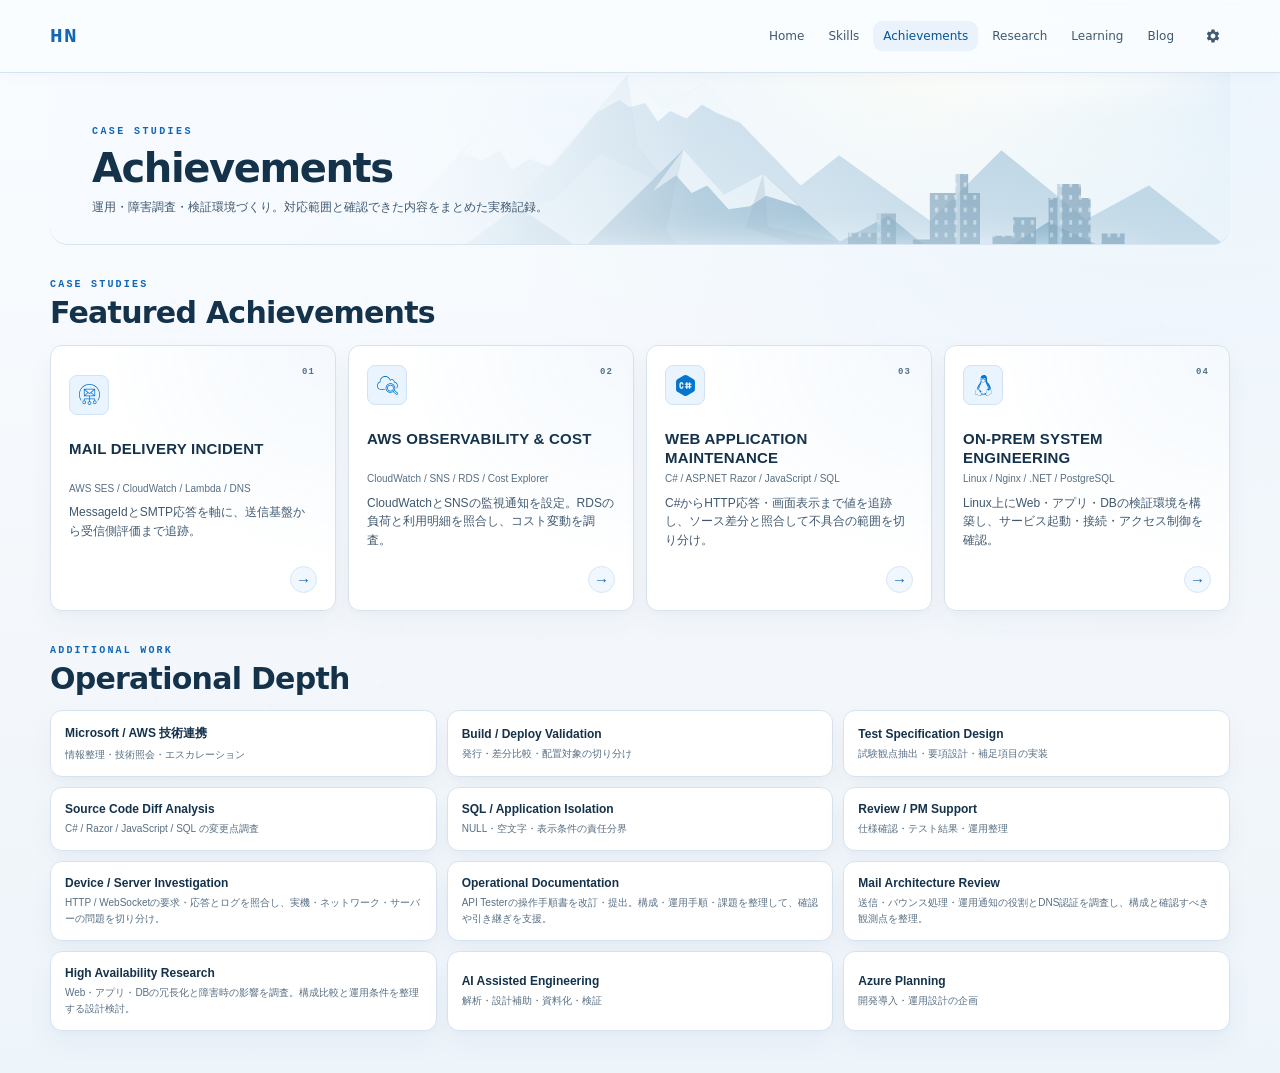
==== commit 45076d13: "Remove portfolio background music and simplify theme settings" ====
--- a/achievements.html
+++ b/achievements.html
@@ -5,8 +5,8 @@
   <meta name="viewport" content="width=device-width, initial-scale=1.0" />
   <title>Achievements | Nakamura Portfolio</title>
   <script src="theme-init.js?v=20261122"></script>
-  <link rel="stylesheet" href="style.css" />
-  <link rel="stylesheet" href="portfolio-modern.css?v=20261122" />
+  <link rel="stylesheet" href="style.css?v=20261122-nomusic" />
+  <link rel="stylesheet" href="portfolio-modern.css?v=20261122-nomusic" />
 </head>
 <body class="showcase-page">
   <canvas id="bgNet"></canvas>
@@ -24,32 +24,9 @@
         <a href="learning.html">Learning</a>
         <a href="blog.html">Blog</a>
       </div>
-      <button id="musicToggle" class="music-toggle" aria-label="BGMを再生"></button>
-      <div id="ytPlayer"></div>
       <div class="settings-wrap">
-        <button id="settingsToggle" class="music-toggle" aria-label="設定"><svg width="16" height="16" viewBox="0 0 24 24" fill="currentColor"><path d="M19.14,12.94c0.04-0.3,0.06-0.61,0.06-0.94c0-0.32-0.02-0.64-0.07-0.94l2.03-1.58c0.18-0.14,0.23-0.41,0.12-0.61l-1.92-3.32c-0.12-0.22-0.37-0.29-0.59-0.22l-2.39,0.96c-0.5-0.38-1.03-0.7-1.62-0.94L14.4,2.81c-0.04-0.24-0.24-0.41-0.48-0.41h-3.84c-0.24,0-0.43,0.17-0.47,0.41L9.25,5.35C8.66,5.59,8.12,5.92,7.63,6.29L5.24,5.33c-0.22-0.08-0.47,0-0.59,0.22L2.74,8.87C2.62,9.08,2.66,9.34,2.86,9.48l2.03,1.58C4.84,11.36,4.8,11.69,4.8,12s0.02,0.64,0.07,0.94l-2.03,1.58c-0.18,0.14-0.23,0.41-0.12,0.61l1.92,3.32c0.12,0.22,0.37,0.29,0.59,0.22l2.39-0.96c0.5,0.38,1.03,0.7,1.62,0.94l0.36,2.54c0.05,0.24,0.24,0.41,0.48,0.41h3.84c0.24,0,0.44-0.17,0.47-0.41l0.36-2.54c0.59-0.24,1.13-0.56,1.62-0.94l2.39,0.96c0.22,0.08,0.47,0,0.59-0.22l1.92-3.32c0.12-0.22,0.07-0.47-0.12-0.61L19.14,12.94z M12,15.6c-1.98,0-3.6-1.62-3.6-3.6s1.62-3.6,3.6-3.6s3.6,1.62,3.6,3.6S13.98,15.6,12,15.6z"/></svg></button>
+        <button id="settingsToggle" class="settings-toggle" type="button" aria-label="テーマ設定" aria-controls="settingsPanel" aria-expanded="false"><svg width="16" height="16" viewBox="0 0 24 24" fill="currentColor"><path d="M19.14,12.94c0.04-0.3,0.06-0.61,0.06-0.94c0-0.32-0.02-0.64-0.07-0.94l2.03-1.58c0.18-0.14,0.23-0.41,0.12-0.61l-1.92-3.32c-0.12-0.22-0.37-0.29-0.59-0.22l-2.39,0.96c-0.5-0.38-1.03-0.7-1.62-0.94L14.4,2.81c-0.04-0.24-0.24-0.41-0.48-0.41h-3.84c-0.24,0-0.43,0.17-0.47,0.41L9.25,5.35C8.66,5.59,8.12,5.92,7.63,6.29L5.24,5.33c-0.22-0.08-0.47,0-0.59,0.22L2.74,8.87C2.62,9.08,2.66,9.34,2.86,9.48l2.03,1.58C4.84,11.36,4.8,11.69,4.8,12s0.02,0.64,0.07,0.94l-2.03,1.58c-0.18,0.14-0.23,0.41-0.12,0.61l1.92,3.32c0.12,0.22,0.37,0.29,0.59,0.22l2.39-0.96c0.5,0.38,1.03,0.7,1.62,0.94l0.36,2.54c0.05,0.24,0.24,0.41,0.48,0.41h3.84c0.24,0,0.44-0.17,0.47-0.41l0.36-2.54c0.59-0.24,1.13-0.56,1.62-0.94l2.39,0.96c0.22,0.08,0.47,0,0.59-0.22l1.92-3.32c0.12-0.22,0.07-0.47-0.12-0.61L19.14,12.94z M12,15.6c-1.98,0-3.6-1.62-3.6-3.6s1.62-3.6,3.6-3.6s3.6,1.62,3.6,3.6S13.98,15.6,12,15.6z"/></svg></button>
         <div id="settingsPanel" class="settings-panel" hidden>
-          <label class="settings-label">再生中の曲</label>
-          <div id="trackName" class="settings-track">-</div>
-          <div class="seek-wrap">
-            <input type="range" id="seekBar" min="0" max="100" value="0" step="0.1" class="settings-slider" />
-            <div class="seek-time"><span id="seekCurrent">0:00</span> / <span id="seekDuration">0:00</span></div>
-          </div>
-          <select id="trackSelect" class="settings-select">
-            <option value="BkOr0QOOrkc">flying</option>
-            <option value="S1jkbpwSXx4">星屑パレット</option>
-            <option value="b31_QQru7GA">STARGAZER 〜星の扉</option>
-            <option value="chcdoLOttn0">輪廻の翼</option>
-            <option value="T3e66zFlj6I">UNLEASH</option>
-            <option value="dZEvngILv6U">Horizon Prayer</option>
-            <option value="NpRK0N2_F1s">硝子の少年</option>
-            <option value="HFoYfRFNt1g">邂逅</option>
-            <option value="K_MBiBGenuw">終焉クライシス</option>
-            <option value="Ny5j6ehkKZY">0時17分、星咲く夜に。</option>
-            <option value="hBSaA6JfGDo">雪、無音、窓辺にて。</option>
-          </select>
-          <label class="settings-label">BGM音量</label>
-          <input type="range" id="volumeSlider" min="0" max="100" value="50" class="settings-slider" />
           <label class="settings-label">テーマ</label>
           <div class="theme-switch">
             <button type="button" class="theme-btn" data-theme="dark">ダーク</button>
@@ -137,9 +114,7 @@
     </script>
   </main>
   <script src="particles.js"></script>
-  <script src="https://www.youtube.com/iframe_api"></script>
-  <script src="music.js"></script>
-  <script src="settings.js?v=20261122"></script>
+  <script src="settings.js?v=20261122-nomusic"></script>
   <script src="nav.js"></script>
   <script src="router.js?v=20261122"></script>
 </body>
--- a/style.css
+++ b/style.css
@@ -264,7 +264,7 @@
   gap: 10px;
 }
 
-.music-toggle{
+.settings-toggle{
   background: none;
   border: none;
   padding: 6px;
@@ -278,7 +278,7 @@
   transition: all 0.15s ease;
 }
 
-.music-toggle:hover{
+.settings-toggle:hover{
   background: rgba(47,111,237,0.08);
   color: var(--accent);
 }
@@ -316,58 +316,6 @@
   margin-top: 14px;
 }
 
-.settings-track{
-  font-size: 13px;
-  color: var(--text-main);
-  line-height: 20px;
-  height: 20px;
-  margin-bottom: 6px;
-  position: relative;
-  overflow: hidden;
-  white-space: nowrap;
-}
-
-.settings-track span{
-  display: inline-block;
-  white-space: nowrap;
-}
-
-@keyframes marqueeMove{
-  from { transform: translateX(var(--marquee-start, 100%)); }
-  to { transform: translateX(var(--marquee-end, -100%)); }
-}
-
-.seek-wrap{
-  margin-bottom: 10px;
-  padding-bottom: 10px;
-  border-bottom: 1px solid var(--card-border);
-}
-
-.seek-time{
-  display: flex;
-  justify-content: space-between;
-  font-size: 11px;
-  color: var(--text-sub);
-  margin-top: 2px;
-  font-family: 'Courier New', monospace;
-}
-
-.settings-slider{
-  width: 100%;
-  accent-color: var(--accent);
-}
-
-.settings-select{
-  width: 100%;
-  padding: 6px 8px;
-  margin-bottom: 4px;
-  border-radius: 8px;
-  border: 1px solid var(--card-border);
-  background: rgba(255,255,255,0.8);
-  color: var(--text-main);
-  font-size: 13px;
-}
-
 .theme-switch{
   display: flex;
   gap: 8px;
@@ -401,15 +349,6 @@
   background: var(--accent);
   border-color: var(--accent);
   color: #ffffff;
-}
-
-#ytPlayer{
-  position: absolute;
-  width: 2px;
-  height: 2px;
-  overflow: hidden;
-  opacity: 0.01;
-  pointer-events: none;
 }
 
 .page-title{
--- a/portfolio-modern.css
+++ b/portfolio-modern.css
@@ -88,7 +88,7 @@
   background:rgba(80,160,244,.10);
 }
 
-.showcase-nav .music-toggle,
+.showcase-nav .settings-toggle,
 .showcase-nav .nav-hamburger{
   flex:0 0 auto;
   display:inline-grid;
@@ -103,7 +103,7 @@
   background:transparent;
 }
 
-.showcase-nav .music-toggle:hover,
+.showcase-nav .settings-toggle:hover,
 .showcase-nav .nav-hamburger:hover{
   color:#fff;
   background:rgba(80,160,244,.10);
@@ -116,7 +116,7 @@
 
 .showcase-nav .settings-panel{
   top:calc(100% + 12px);
-  right:-42px;
+  right:0;
 }
 
 .showcase-nav .nav-hamburger{display:inline-grid}
@@ -1595,11 +1595,11 @@
   background:var(--day-tint);
 }
 
-:root[data-theme="light"] .showcase-page .showcase-nav :is(.music-toggle,.nav-hamburger){
+:root[data-theme="light"] .showcase-page .showcase-nav :is(.settings-toggle,.nav-hamburger){
   color:var(--day-text);
 }
 
-:root[data-theme="light"] .showcase-page .showcase-nav :is(.music-toggle,.nav-hamburger):hover{
+:root[data-theme="light"] .showcase-page .showcase-nav :is(.settings-toggle,.nav-hamburger):hover{
   color:var(--day-blue-strong);
   background:var(--day-tint);
 }
@@ -1850,19 +1850,15 @@
   box-shadow:0 16px 44px rgba(35,75,111,.16);
 }
 
-:root[data-theme="light"] .showcase-page :is(.settings-label,.seek-time,.settings-note){
+:root[data-theme="light"] .showcase-page :is(.settings-label,.settings-note){
   color:var(--day-text);
 }
 
-:root[data-theme="light"] .showcase-page .settings-track{
-  color:var(--day-ink);
-}
-
-:root[data-theme="light"] .showcase-page :is(.seek-wrap,.settings-note){
+:root[data-theme="light"] .showcase-page .settings-note{
   border-color:var(--day-line);
 }
 
-:root[data-theme="light"] .showcase-page :is(.settings-select,.theme-btn,.admin-input){
+:root[data-theme="light"] .showcase-page :is(.theme-btn,.admin-input){
   color:var(--day-ink);
   background:#f7faff;
   border-color:var(--day-border);
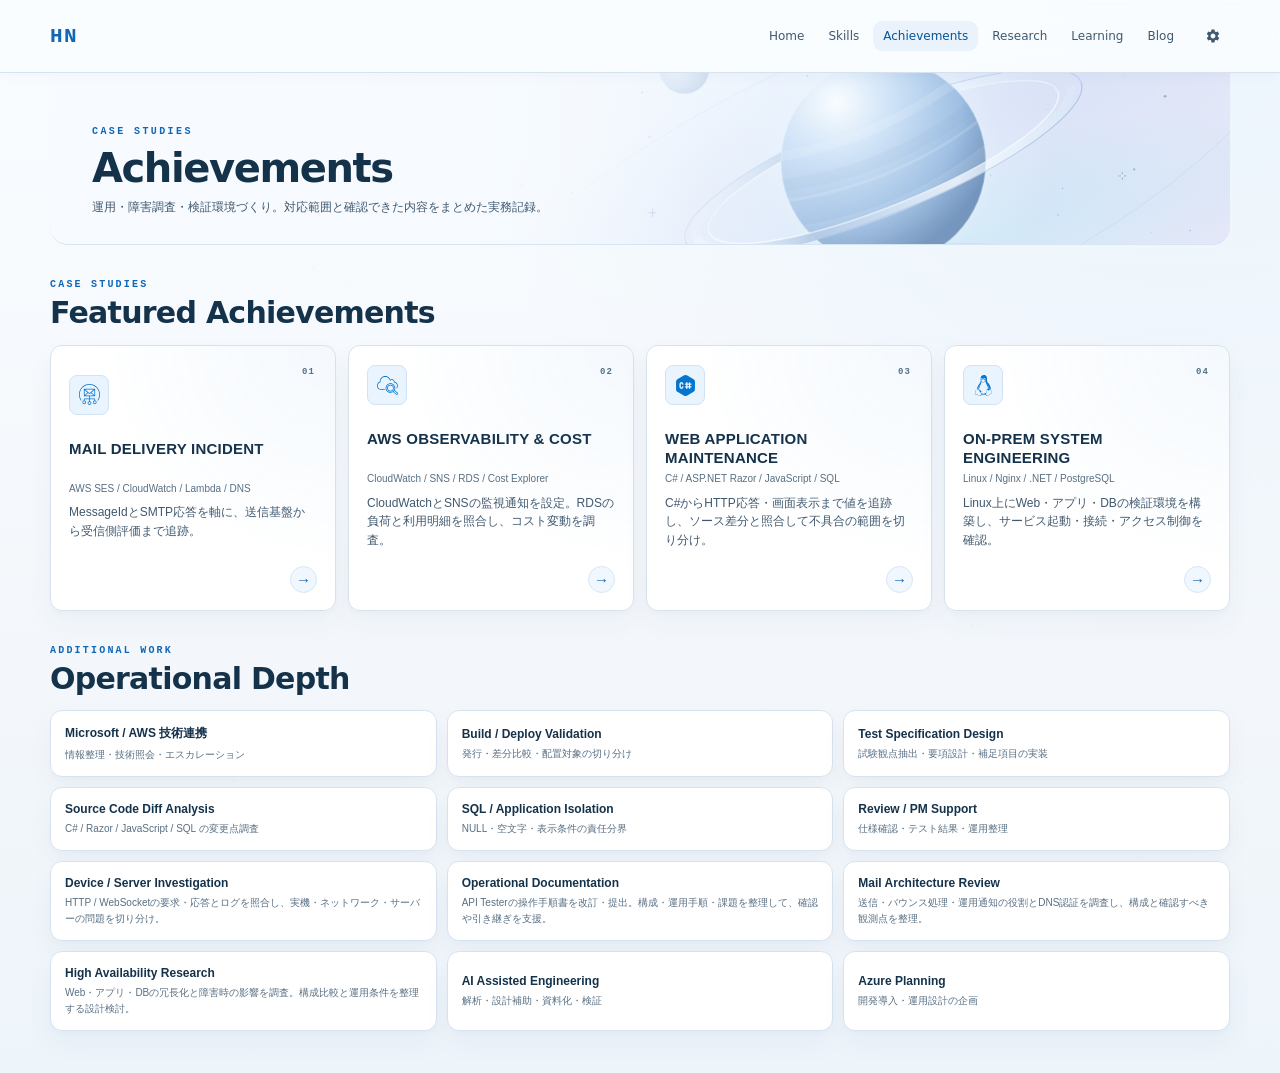
==== commit 57e2b14a: "Replace mountain and city hero backgrounds with a bright cosmos" ====
--- a/achievements.html
+++ b/achievements.html
@@ -6,7 +6,7 @@
   <title>Achievements | Nakamura Portfolio</title>
   <script src="theme-init.js?v=20261122"></script>
   <link rel="stylesheet" href="style.css?v=20261122-nomusic" />
-  <link rel="stylesheet" href="portfolio-modern.css?v=20261122-nomusic" />
+  <link rel="stylesheet" href="portfolio-modern.css?v=20261124-cosmos" />
 </head>
 <body class="showcase-page">
   <canvas id="bgNet"></canvas>
--- a/portfolio-modern.css
+++ b/portfolio-modern.css
@@ -139,7 +139,7 @@
   background:
     linear-gradient(180deg,rgba(4,12,23,.28) 0%,rgba(4,12,23,.72) 52%,#07111e 100%),
     linear-gradient(90deg,rgba(5,14,27,.90) 0%,rgba(5,14,27,.58) 68%,rgba(5,14,27,.18) 100%),
-    url("portfolio-hero.svg") center 35%/cover no-repeat;
+    url("portfolio-cosmos-dark.svg") center 35%/cover no-repeat;
   border-bottom:1px solid rgba(113,164,221,.13);
 }
 
@@ -707,7 +707,7 @@
   background:
     linear-gradient(180deg,rgba(4,12,23,.34),rgba(4,12,23,.90)),
     linear-gradient(90deg,rgba(5,14,27,.92),rgba(5,14,27,.50)),
-    url("portfolio-hero.svg") center 38%/cover no-repeat;
+    url("portfolio-cosmos-dark.svg") center 38%/cover no-repeat;
   border-bottom:1px solid rgba(113,164,221,.13);
 }
 
@@ -1207,7 +1207,7 @@
   background:
     linear-gradient(90deg,rgba(3,10,20,.78) 0%,rgba(3,10,20,.56) 42%,rgba(3,10,20,.16) 78%,rgba(3,10,20,.05) 100%),
     linear-gradient(180deg,rgba(3,10,20,.08) 0%,rgba(3,10,20,.18) 52%,rgba(3,10,20,.58) 100%),
-    url("portfolio-hero.svg") 66% 44%/cover no-repeat;
+    url("portfolio-cosmos-dark.svg") 66% 44%/cover no-repeat;
 }
 
 .home-showcase-hero .showcase-hero-content{
@@ -1417,7 +1417,7 @@
   background:
     linear-gradient(90deg,rgba(3,10,20,.78),rgba(3,10,20,.34) 64%,rgba(3,10,20,.12)),
     linear-gradient(180deg,rgba(3,10,20,.08),rgba(3,10,20,.60)),
-    url("portfolio-hero.svg") 65% 42%/cover no-repeat;
+    url("portfolio-cosmos-dark.svg") 65% 42%/cover no-repeat;
 }
 
 .showcase-page-title{
@@ -1437,7 +1437,7 @@
     background:
       linear-gradient(90deg,rgba(3,10,20,.84) 0%,rgba(3,10,20,.58) 38%,rgba(3,10,20,.12) 68%,rgba(3,10,20,.03) 100%),
       linear-gradient(180deg,rgba(3,10,20,.04) 0%,rgba(3,10,20,.10) 56%,rgba(3,10,20,.52) 100%),
-      url("portfolio-hero.svg") center 43%/cover no-repeat;
+      url("portfolio-cosmos-dark.svg") center 43%/cover no-repeat;
   }
 
   .home-showcase-hero .showcase-title{
@@ -1609,13 +1609,13 @@
   border-bottom-color:#d5e6f2;
   background:
     linear-gradient(90deg,rgba(247,251,255,.75) 0%,rgba(247,251,255,.36) 50%,rgba(247,251,255,.03) 100%),
-    url("portfolio-hero-light.svg") 62% 47%/cover no-repeat;
+    url("portfolio-cosmos-light.svg") 62% 47%/cover no-repeat;
 }
 
 :root[data-theme="light"] .showcase-page .home-showcase-hero{
   background:
     linear-gradient(90deg,rgba(247,251,255,.54) 0%,rgba(247,251,255,.18) 64%,rgba(247,251,255,.03) 100%),
-    url("portfolio-hero-light.svg") 64% 47%/cover no-repeat;
+    url("portfolio-cosmos-light.svg") 64% 47%/cover no-repeat;
 }
 
 :root[data-theme="light"] .showcase-page :is(.showcase-title,.showcase-page-title,.showcase-section-title){
@@ -1925,7 +1925,7 @@
   :root[data-theme="light"] .showcase-page .home-showcase-hero{
     background:
       linear-gradient(90deg,rgba(247,251,255,.12),rgba(247,251,255,0) 68%),
-      url("portfolio-hero-light.svg") center 46%/cover no-repeat;
+      url("portfolio-cosmos-light.svg") center 46%/cover no-repeat;
   }
 
   :root[data-theme="light"] .showcase-page .feature-card{
@@ -1953,6 +1953,21 @@
   }
 }
 
+/* Keep copy legible when the planet crops behind mobile hero text. */
+@media (max-width:720px){
+  :root[data-theme="dark"] .showcase-page :is(.home-showcase-hero,.showcase-page-hero){
+    background:
+      linear-gradient(90deg,rgba(3,10,20,.9),rgba(3,10,20,.76) 60%,rgba(3,10,20,.65)),
+      url("portfolio-cosmos-dark.svg") 64% 47%/cover no-repeat;
+  }
+
+  :root[data-theme="light"] .showcase-page :is(.home-showcase-hero,.showcase-page-hero){
+    background:
+      linear-gradient(90deg,rgba(247,251,255,.91),rgba(247,251,255,.79) 58%,rgba(247,251,255,.67)),
+      url("portfolio-cosmos-light.svg") 64% 47%/cover no-repeat;
+  }
+}
+
 @media (prefers-reduced-motion:reduce){
   :root[data-theme="light"] .showcase-page :is(.feature-card,.home-core-card,.secondary-card,.home-focus-card){
     transition:none;
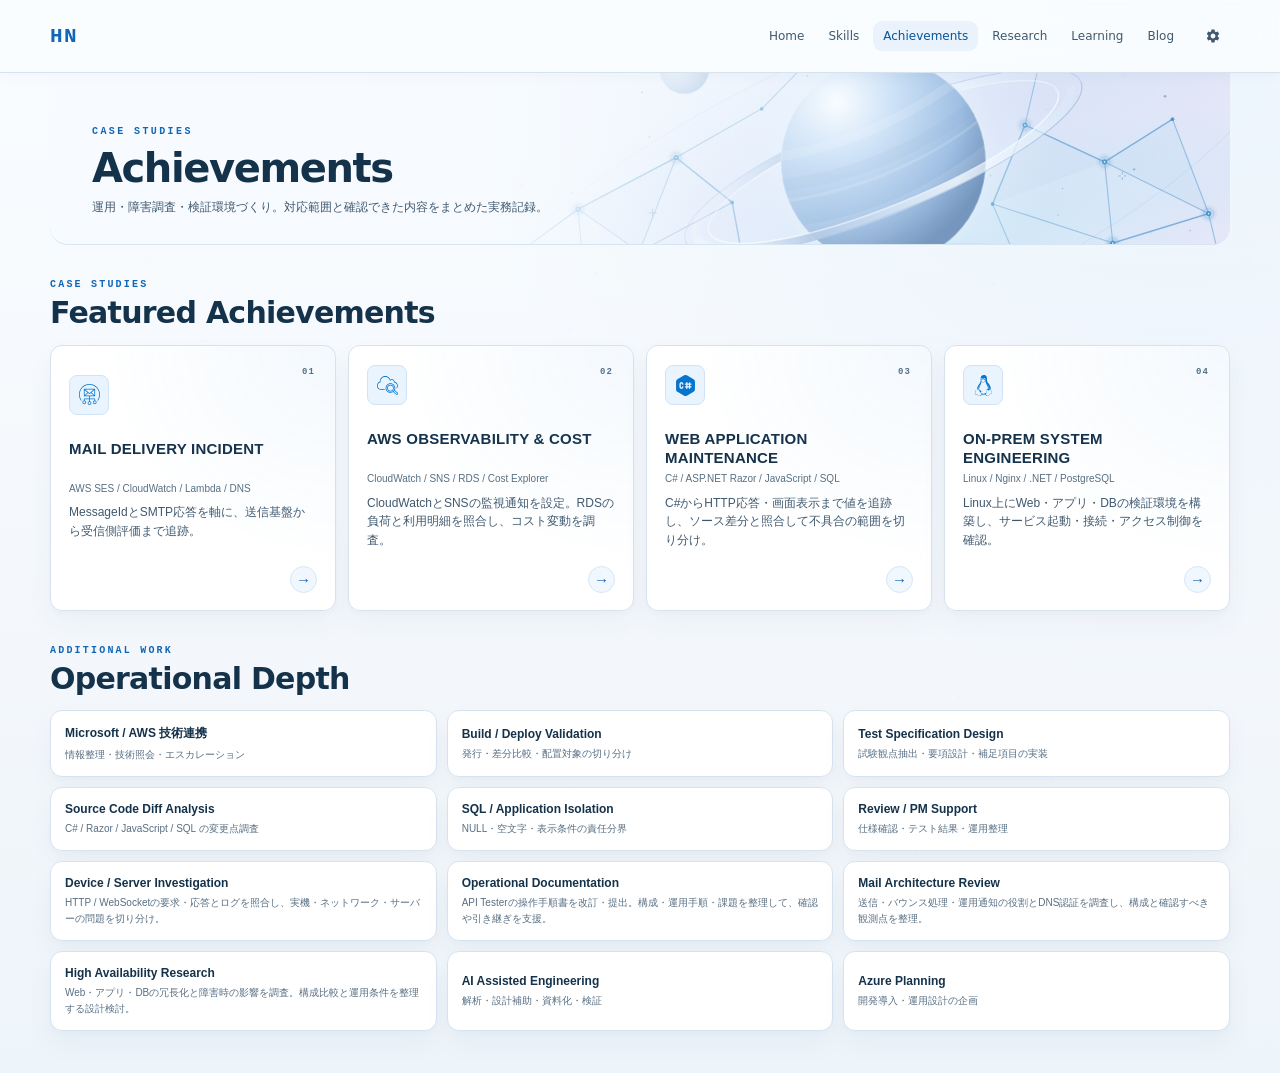
==== commit 58498ab6: "Add subtle polygonal network lines to cosmic portfolio backgrounds" ====
--- a/achievements.html
+++ b/achievements.html
@@ -6,7 +6,7 @@
   <title>Achievements | Nakamura Portfolio</title>
   <script src="theme-init.js?v=20261122"></script>
   <link rel="stylesheet" href="style.css?v=20261122-nomusic" />
-  <link rel="stylesheet" href="portfolio-modern.css?v=20261124-cosmos" />
+  <link rel="stylesheet" href="portfolio-modern.css?v=20261124-network" />
 </head>
 <body class="showcase-page">
   <canvas id="bgNet"></canvas>
--- a/portfolio-modern.css
+++ b/portfolio-modern.css
@@ -139,7 +139,7 @@
   background:
     linear-gradient(180deg,rgba(4,12,23,.28) 0%,rgba(4,12,23,.72) 52%,#07111e 100%),
     linear-gradient(90deg,rgba(5,14,27,.90) 0%,rgba(5,14,27,.58) 68%,rgba(5,14,27,.18) 100%),
-    url("portfolio-cosmos-dark.svg") center 35%/cover no-repeat;
+    url("portfolio-cosmos-dark.svg?v=20261124-network") center 35%/cover no-repeat;
   border-bottom:1px solid rgba(113,164,221,.13);
 }
 
@@ -707,7 +707,7 @@
   background:
     linear-gradient(180deg,rgba(4,12,23,.34),rgba(4,12,23,.90)),
     linear-gradient(90deg,rgba(5,14,27,.92),rgba(5,14,27,.50)),
-    url("portfolio-cosmos-dark.svg") center 38%/cover no-repeat;
+    url("portfolio-cosmos-dark.svg?v=20261124-network") center 38%/cover no-repeat;
   border-bottom:1px solid rgba(113,164,221,.13);
 }
 
@@ -1207,7 +1207,7 @@
   background:
     linear-gradient(90deg,rgba(3,10,20,.78) 0%,rgba(3,10,20,.56) 42%,rgba(3,10,20,.16) 78%,rgba(3,10,20,.05) 100%),
     linear-gradient(180deg,rgba(3,10,20,.08) 0%,rgba(3,10,20,.18) 52%,rgba(3,10,20,.58) 100%),
-    url("portfolio-cosmos-dark.svg") 66% 44%/cover no-repeat;
+    url("portfolio-cosmos-dark.svg?v=20261124-network") 66% 44%/cover no-repeat;
 }
 
 .home-showcase-hero .showcase-hero-content{
@@ -1417,7 +1417,7 @@
   background:
     linear-gradient(90deg,rgba(3,10,20,.78),rgba(3,10,20,.34) 64%,rgba(3,10,20,.12)),
     linear-gradient(180deg,rgba(3,10,20,.08),rgba(3,10,20,.60)),
-    url("portfolio-cosmos-dark.svg") 65% 42%/cover no-repeat;
+    url("portfolio-cosmos-dark.svg?v=20261124-network") 65% 42%/cover no-repeat;
 }
 
 .showcase-page-title{
@@ -1437,7 +1437,7 @@
     background:
       linear-gradient(90deg,rgba(3,10,20,.84) 0%,rgba(3,10,20,.58) 38%,rgba(3,10,20,.12) 68%,rgba(3,10,20,.03) 100%),
       linear-gradient(180deg,rgba(3,10,20,.04) 0%,rgba(3,10,20,.10) 56%,rgba(3,10,20,.52) 100%),
-      url("portfolio-cosmos-dark.svg") center 43%/cover no-repeat;
+      url("portfolio-cosmos-dark.svg?v=20261124-network") center 43%/cover no-repeat;
   }
 
   .home-showcase-hero .showcase-title{
@@ -1609,13 +1609,13 @@
   border-bottom-color:#d5e6f2;
   background:
     linear-gradient(90deg,rgba(247,251,255,.75) 0%,rgba(247,251,255,.36) 50%,rgba(247,251,255,.03) 100%),
-    url("portfolio-cosmos-light.svg") 62% 47%/cover no-repeat;
+    url("portfolio-cosmos-light.svg?v=20261124-network") 62% 47%/cover no-repeat;
 }
 
 :root[data-theme="light"] .showcase-page .home-showcase-hero{
   background:
     linear-gradient(90deg,rgba(247,251,255,.54) 0%,rgba(247,251,255,.18) 64%,rgba(247,251,255,.03) 100%),
-    url("portfolio-cosmos-light.svg") 64% 47%/cover no-repeat;
+    url("portfolio-cosmos-light.svg?v=20261124-network") 64% 47%/cover no-repeat;
 }
 
 :root[data-theme="light"] .showcase-page :is(.showcase-title,.showcase-page-title,.showcase-section-title){
@@ -1925,7 +1925,7 @@
   :root[data-theme="light"] .showcase-page .home-showcase-hero{
     background:
       linear-gradient(90deg,rgba(247,251,255,.12),rgba(247,251,255,0) 68%),
-      url("portfolio-cosmos-light.svg") center 46%/cover no-repeat;
+      url("portfolio-cosmos-light.svg?v=20261124-network") center 46%/cover no-repeat;
   }
 
   :root[data-theme="light"] .showcase-page .feature-card{
@@ -1958,13 +1958,13 @@
   :root[data-theme="dark"] .showcase-page :is(.home-showcase-hero,.showcase-page-hero){
     background:
       linear-gradient(90deg,rgba(3,10,20,.9),rgba(3,10,20,.76) 60%,rgba(3,10,20,.65)),
-      url("portfolio-cosmos-dark.svg") 64% 47%/cover no-repeat;
+      url("portfolio-cosmos-dark.svg?v=20261124-network") 64% 47%/cover no-repeat;
   }
 
   :root[data-theme="light"] .showcase-page :is(.home-showcase-hero,.showcase-page-hero){
     background:
       linear-gradient(90deg,rgba(247,251,255,.91),rgba(247,251,255,.79) 58%,rgba(247,251,255,.67)),
-      url("portfolio-cosmos-light.svg") 64% 47%/cover no-repeat;
+      url("portfolio-cosmos-light.svg?v=20261124-network") 64% 47%/cover no-repeat;
   }
 }
 
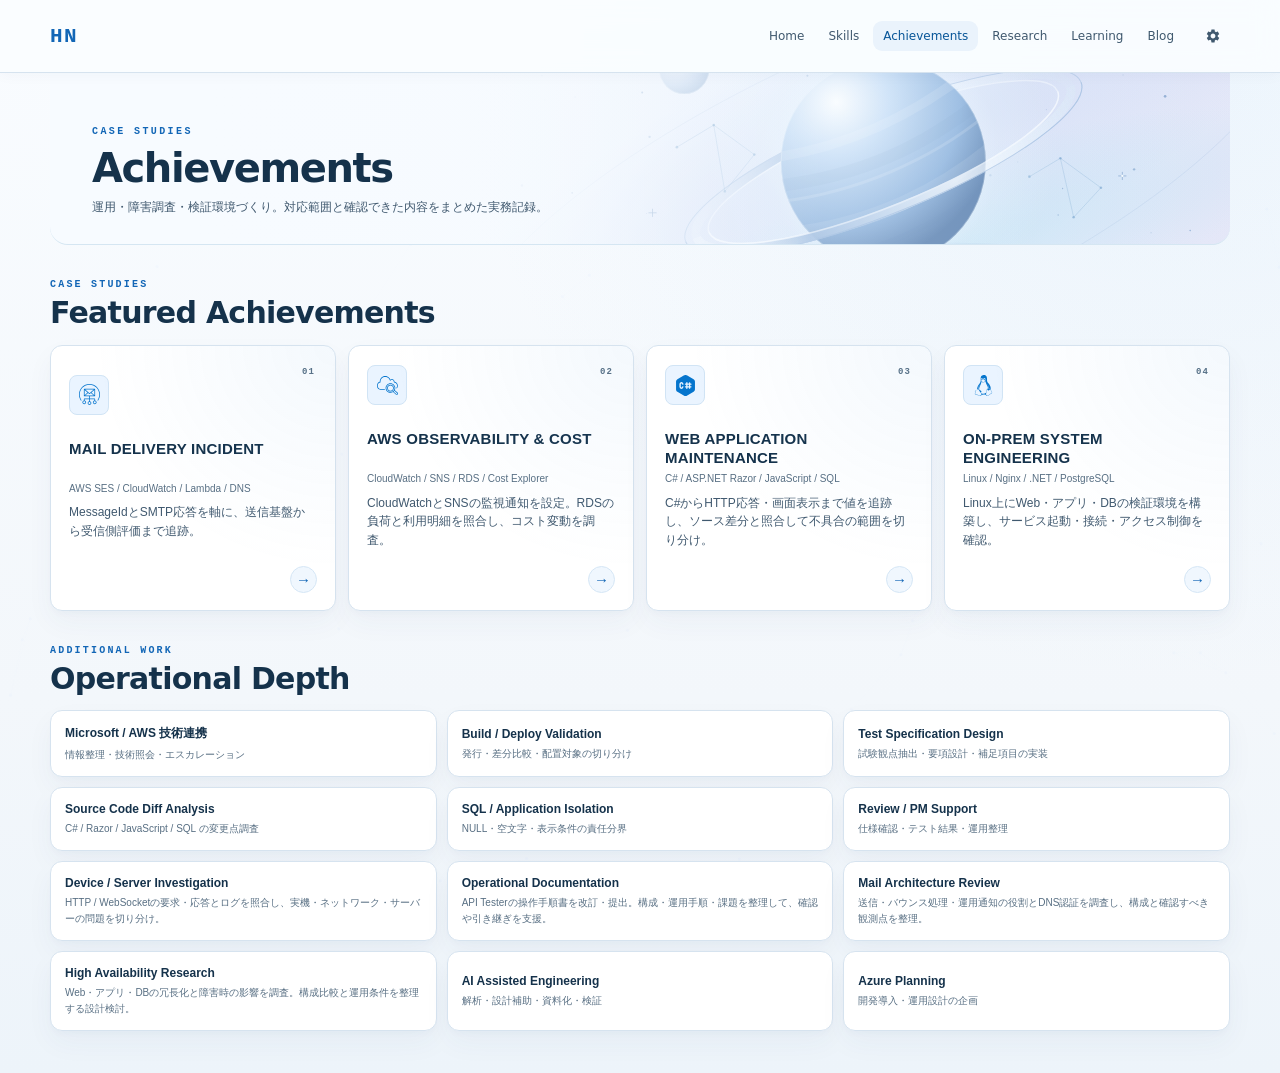
==== commit 6dfecf09: "Tone down the cosmic background network motif" ====
--- a/achievements.html
+++ b/achievements.html
@@ -6,7 +6,7 @@
   <title>Achievements | Nakamura Portfolio</title>
   <script src="theme-init.js?v=20261122"></script>
   <link rel="stylesheet" href="style.css?v=20261122-nomusic" />
-  <link rel="stylesheet" href="portfolio-modern.css?v=20261124-network" />
+  <link rel="stylesheet" href="portfolio-modern.css?v=20261124-network-refined" />
 </head>
 <body class="showcase-page">
   <canvas id="bgNet"></canvas>
--- a/portfolio-modern.css
+++ b/portfolio-modern.css
@@ -139,7 +139,7 @@
   background:
     linear-gradient(180deg,rgba(4,12,23,.28) 0%,rgba(4,12,23,.72) 52%,#07111e 100%),
     linear-gradient(90deg,rgba(5,14,27,.90) 0%,rgba(5,14,27,.58) 68%,rgba(5,14,27,.18) 100%),
-    url("portfolio-cosmos-dark.svg?v=20261124-network") center 35%/cover no-repeat;
+    url("portfolio-cosmos-dark.svg?v=20261124-network-refined") center 35%/cover no-repeat;
   border-bottom:1px solid rgba(113,164,221,.13);
 }
 
@@ -707,7 +707,7 @@
   background:
     linear-gradient(180deg,rgba(4,12,23,.34),rgba(4,12,23,.90)),
     linear-gradient(90deg,rgba(5,14,27,.92),rgba(5,14,27,.50)),
-    url("portfolio-cosmos-dark.svg?v=20261124-network") center 38%/cover no-repeat;
+    url("portfolio-cosmos-dark.svg?v=20261124-network-refined") center 38%/cover no-repeat;
   border-bottom:1px solid rgba(113,164,221,.13);
 }
 
@@ -1207,7 +1207,7 @@
   background:
     linear-gradient(90deg,rgba(3,10,20,.78) 0%,rgba(3,10,20,.56) 42%,rgba(3,10,20,.16) 78%,rgba(3,10,20,.05) 100%),
     linear-gradient(180deg,rgba(3,10,20,.08) 0%,rgba(3,10,20,.18) 52%,rgba(3,10,20,.58) 100%),
-    url("portfolio-cosmos-dark.svg?v=20261124-network") 66% 44%/cover no-repeat;
+    url("portfolio-cosmos-dark.svg?v=20261124-network-refined") 66% 44%/cover no-repeat;
 }
 
 .home-showcase-hero .showcase-hero-content{
@@ -1417,7 +1417,7 @@
   background:
     linear-gradient(90deg,rgba(3,10,20,.78),rgba(3,10,20,.34) 64%,rgba(3,10,20,.12)),
     linear-gradient(180deg,rgba(3,10,20,.08),rgba(3,10,20,.60)),
-    url("portfolio-cosmos-dark.svg?v=20261124-network") 65% 42%/cover no-repeat;
+    url("portfolio-cosmos-dark.svg?v=20261124-network-refined") 65% 42%/cover no-repeat;
 }
 
 .showcase-page-title{
@@ -1437,7 +1437,7 @@
     background:
       linear-gradient(90deg,rgba(3,10,20,.84) 0%,rgba(3,10,20,.58) 38%,rgba(3,10,20,.12) 68%,rgba(3,10,20,.03) 100%),
       linear-gradient(180deg,rgba(3,10,20,.04) 0%,rgba(3,10,20,.10) 56%,rgba(3,10,20,.52) 100%),
-      url("portfolio-cosmos-dark.svg?v=20261124-network") center 43%/cover no-repeat;
+      url("portfolio-cosmos-dark.svg?v=20261124-network-refined") center 43%/cover no-repeat;
   }
 
   .home-showcase-hero .showcase-title{
@@ -1609,13 +1609,13 @@
   border-bottom-color:#d5e6f2;
   background:
     linear-gradient(90deg,rgba(247,251,255,.75) 0%,rgba(247,251,255,.36) 50%,rgba(247,251,255,.03) 100%),
-    url("portfolio-cosmos-light.svg?v=20261124-network") 62% 47%/cover no-repeat;
+    url("portfolio-cosmos-light.svg?v=20261124-network-refined") 62% 47%/cover no-repeat;
 }
 
 :root[data-theme="light"] .showcase-page .home-showcase-hero{
   background:
     linear-gradient(90deg,rgba(247,251,255,.54) 0%,rgba(247,251,255,.18) 64%,rgba(247,251,255,.03) 100%),
-    url("portfolio-cosmos-light.svg?v=20261124-network") 64% 47%/cover no-repeat;
+    url("portfolio-cosmos-light.svg?v=20261124-network-refined") 64% 47%/cover no-repeat;
 }
 
 :root[data-theme="light"] .showcase-page :is(.showcase-title,.showcase-page-title,.showcase-section-title){
@@ -1925,7 +1925,7 @@
   :root[data-theme="light"] .showcase-page .home-showcase-hero{
     background:
       linear-gradient(90deg,rgba(247,251,255,.12),rgba(247,251,255,0) 68%),
-      url("portfolio-cosmos-light.svg?v=20261124-network") center 46%/cover no-repeat;
+      url("portfolio-cosmos-light.svg?v=20261124-network-refined") center 46%/cover no-repeat;
   }
 
   :root[data-theme="light"] .showcase-page .feature-card{
@@ -1958,13 +1958,13 @@
   :root[data-theme="dark"] .showcase-page :is(.home-showcase-hero,.showcase-page-hero){
     background:
       linear-gradient(90deg,rgba(3,10,20,.9),rgba(3,10,20,.76) 60%,rgba(3,10,20,.65)),
-      url("portfolio-cosmos-dark.svg?v=20261124-network") 64% 47%/cover no-repeat;
+      url("portfolio-cosmos-dark.svg?v=20261124-network-refined") 64% 47%/cover no-repeat;
   }
 
   :root[data-theme="light"] .showcase-page :is(.home-showcase-hero,.showcase-page-hero){
     background:
       linear-gradient(90deg,rgba(247,251,255,.91),rgba(247,251,255,.79) 58%,rgba(247,251,255,.67)),
-      url("portfolio-cosmos-light.svg?v=20261124-network") 64% 47%/cover no-repeat;
+      url("portfolio-cosmos-light.svg?v=20261124-network-refined") 64% 47%/cover no-repeat;
   }
 }
 
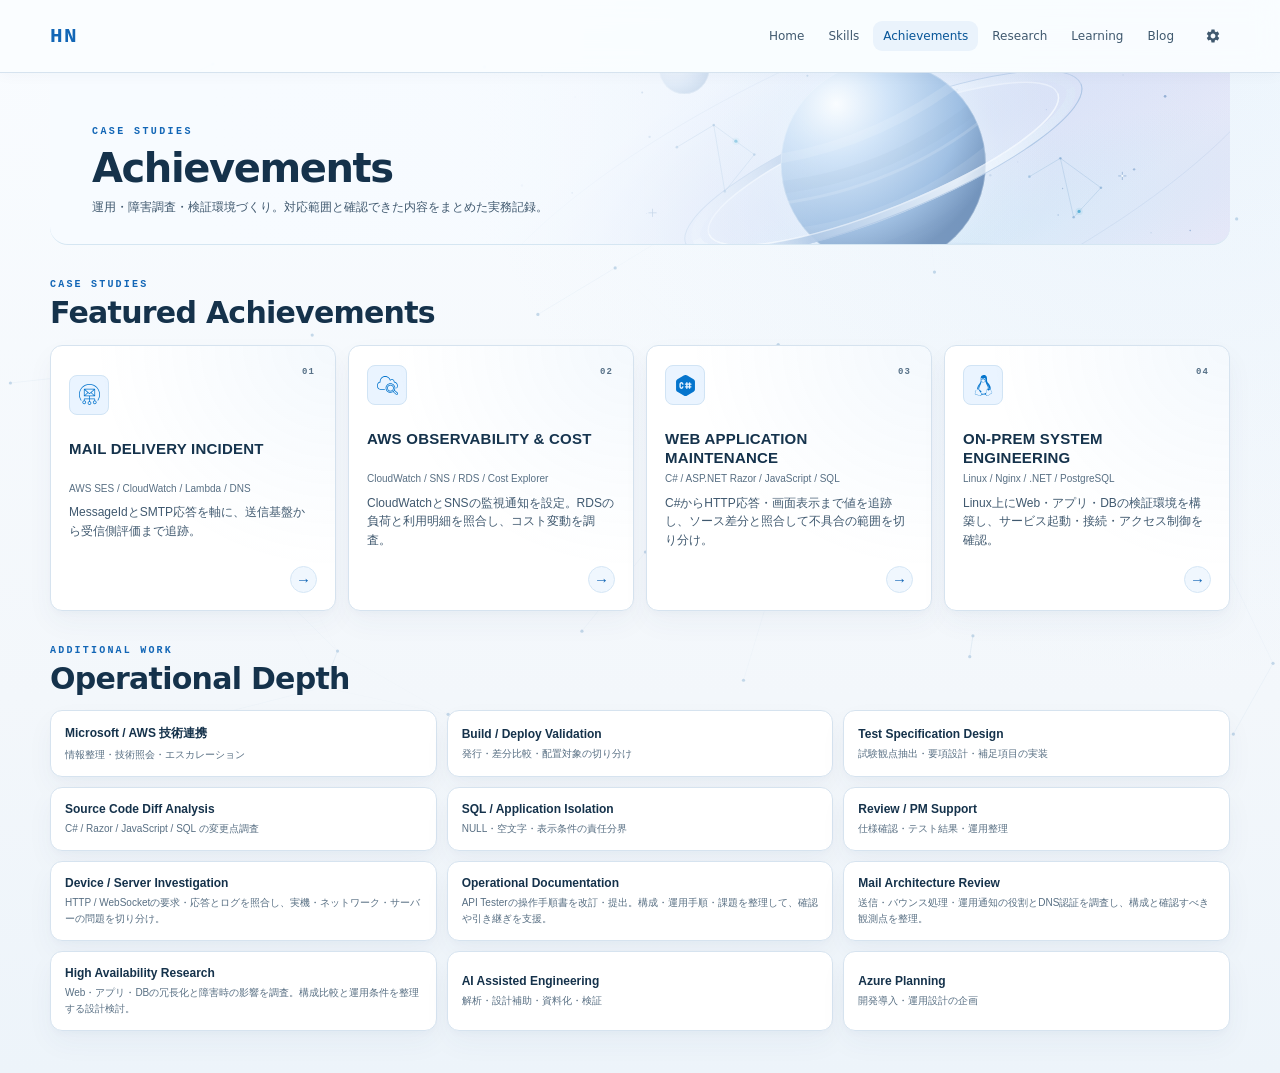
==== commit e1ecc6b2: "Restore gentle cosmic motion and visible network particles" ====
--- a/achievements.html
+++ b/achievements.html
@@ -6,10 +6,10 @@
   <title>Achievements | Nakamura Portfolio</title>
   <script src="theme-init.js?v=20261122"></script>
   <link rel="stylesheet" href="style.css?v=20261122-nomusic" />
-  <link rel="stylesheet" href="portfolio-modern.css?v=20261124-network-refined" />
+  <link rel="stylesheet" href="portfolio-modern.css?v=20261125-motion" />
 </head>
 <body class="showcase-page">
-  <canvas id="bgNet"></canvas>
+  <canvas id="bgNet" aria-hidden="true"></canvas>
   <nav class="showcase-nav">
     <div class="showcase-nav-inner">
       <a class="showcase-brand" href="index.html">
@@ -113,7 +113,7 @@
     })();
     </script>
   </main>
-  <script src="particles.js"></script>
+  <script src="particles.js?v=20261125-motion"></script>
   <script src="settings.js?v=20261122-nomusic"></script>
   <script src="nav.js"></script>
   <script src="router.js?v=20261122"></script>
--- a/portfolio-modern.css
+++ b/portfolio-modern.css
@@ -14,7 +14,7 @@
 }
 
 body.showcase-page #bgNet{
-  opacity:.18;
+  opacity:.28;
 }
 
 /* ----- header ----- */
@@ -139,7 +139,7 @@
   background:
     linear-gradient(180deg,rgba(4,12,23,.28) 0%,rgba(4,12,23,.72) 52%,#07111e 100%),
     linear-gradient(90deg,rgba(5,14,27,.90) 0%,rgba(5,14,27,.58) 68%,rgba(5,14,27,.18) 100%),
-    url("portfolio-cosmos-dark.svg?v=20261124-network-refined") center 35%/cover no-repeat;
+    url("portfolio-cosmos-dark.svg?v=20261125-motion") center 35%/cover no-repeat;
   border-bottom:1px solid rgba(113,164,221,.13);
 }
 
@@ -707,7 +707,7 @@
   background:
     linear-gradient(180deg,rgba(4,12,23,.34),rgba(4,12,23,.90)),
     linear-gradient(90deg,rgba(5,14,27,.92),rgba(5,14,27,.50)),
-    url("portfolio-cosmos-dark.svg?v=20261124-network-refined") center 38%/cover no-repeat;
+    url("portfolio-cosmos-dark.svg?v=20261125-motion") center 38%/cover no-repeat;
   border-bottom:1px solid rgba(113,164,221,.13);
 }
 
@@ -1207,7 +1207,7 @@
   background:
     linear-gradient(90deg,rgba(3,10,20,.78) 0%,rgba(3,10,20,.56) 42%,rgba(3,10,20,.16) 78%,rgba(3,10,20,.05) 100%),
     linear-gradient(180deg,rgba(3,10,20,.08) 0%,rgba(3,10,20,.18) 52%,rgba(3,10,20,.58) 100%),
-    url("portfolio-cosmos-dark.svg?v=20261124-network-refined") 66% 44%/cover no-repeat;
+    url("portfolio-cosmos-dark.svg?v=20261125-motion") 66% 44%/cover no-repeat;
 }
 
 .home-showcase-hero .showcase-hero-content{
@@ -1417,7 +1417,7 @@
   background:
     linear-gradient(90deg,rgba(3,10,20,.78),rgba(3,10,20,.34) 64%,rgba(3,10,20,.12)),
     linear-gradient(180deg,rgba(3,10,20,.08),rgba(3,10,20,.60)),
-    url("portfolio-cosmos-dark.svg?v=20261124-network-refined") 65% 42%/cover no-repeat;
+    url("portfolio-cosmos-dark.svg?v=20261125-motion") 65% 42%/cover no-repeat;
 }
 
 .showcase-page-title{
@@ -1437,7 +1437,7 @@
     background:
       linear-gradient(90deg,rgba(3,10,20,.84) 0%,rgba(3,10,20,.58) 38%,rgba(3,10,20,.12) 68%,rgba(3,10,20,.03) 100%),
       linear-gradient(180deg,rgba(3,10,20,.04) 0%,rgba(3,10,20,.10) 56%,rgba(3,10,20,.52) 100%),
-      url("portfolio-cosmos-dark.svg?v=20261124-network-refined") center 43%/cover no-repeat;
+      url("portfolio-cosmos-dark.svg?v=20261125-motion") center 43%/cover no-repeat;
   }
 
   .home-showcase-hero .showcase-title{
@@ -1556,7 +1556,7 @@
 }
 
 :root[data-theme="light"] .showcase-page #bgNet{
-  opacity:.07;
+  opacity:.32;
 }
 
 :root[data-theme="light"] .showcase-page ::selection{
@@ -1609,13 +1609,13 @@
   border-bottom-color:#d5e6f2;
   background:
     linear-gradient(90deg,rgba(247,251,255,.75) 0%,rgba(247,251,255,.36) 50%,rgba(247,251,255,.03) 100%),
-    url("portfolio-cosmos-light.svg?v=20261124-network-refined") 62% 47%/cover no-repeat;
+    url("portfolio-cosmos-light.svg?v=20261125-motion") 62% 47%/cover no-repeat;
 }
 
 :root[data-theme="light"] .showcase-page .home-showcase-hero{
   background:
     linear-gradient(90deg,rgba(247,251,255,.54) 0%,rgba(247,251,255,.18) 64%,rgba(247,251,255,.03) 100%),
-    url("portfolio-cosmos-light.svg?v=20261124-network-refined") 64% 47%/cover no-repeat;
+    url("portfolio-cosmos-light.svg?v=20261125-motion") 64% 47%/cover no-repeat;
 }
 
 :root[data-theme="light"] .showcase-page :is(.showcase-title,.showcase-page-title,.showcase-section-title){
@@ -1925,7 +1925,7 @@
   :root[data-theme="light"] .showcase-page .home-showcase-hero{
     background:
       linear-gradient(90deg,rgba(247,251,255,.12),rgba(247,251,255,0) 68%),
-      url("portfolio-cosmos-light.svg?v=20261124-network-refined") center 46%/cover no-repeat;
+      url("portfolio-cosmos-light.svg?v=20261125-motion") center 46%/cover no-repeat;
   }
 
   :root[data-theme="light"] .showcase-page .feature-card{
@@ -1958,13 +1958,13 @@
   :root[data-theme="dark"] .showcase-page :is(.home-showcase-hero,.showcase-page-hero){
     background:
       linear-gradient(90deg,rgba(3,10,20,.9),rgba(3,10,20,.76) 60%,rgba(3,10,20,.65)),
-      url("portfolio-cosmos-dark.svg?v=20261124-network-refined") 64% 47%/cover no-repeat;
+      url("portfolio-cosmos-dark.svg?v=20261125-motion") 64% 47%/cover no-repeat;
   }
 
   :root[data-theme="light"] .showcase-page :is(.home-showcase-hero,.showcase-page-hero){
     background:
       linear-gradient(90deg,rgba(247,251,255,.91),rgba(247,251,255,.79) 58%,rgba(247,251,255,.67)),
-      url("portfolio-cosmos-light.svg?v=20261124-network-refined") 64% 47%/cover no-repeat;
+      url("portfolio-cosmos-light.svg?v=20261125-motion") 64% 47%/cover no-repeat;
   }
 }
 
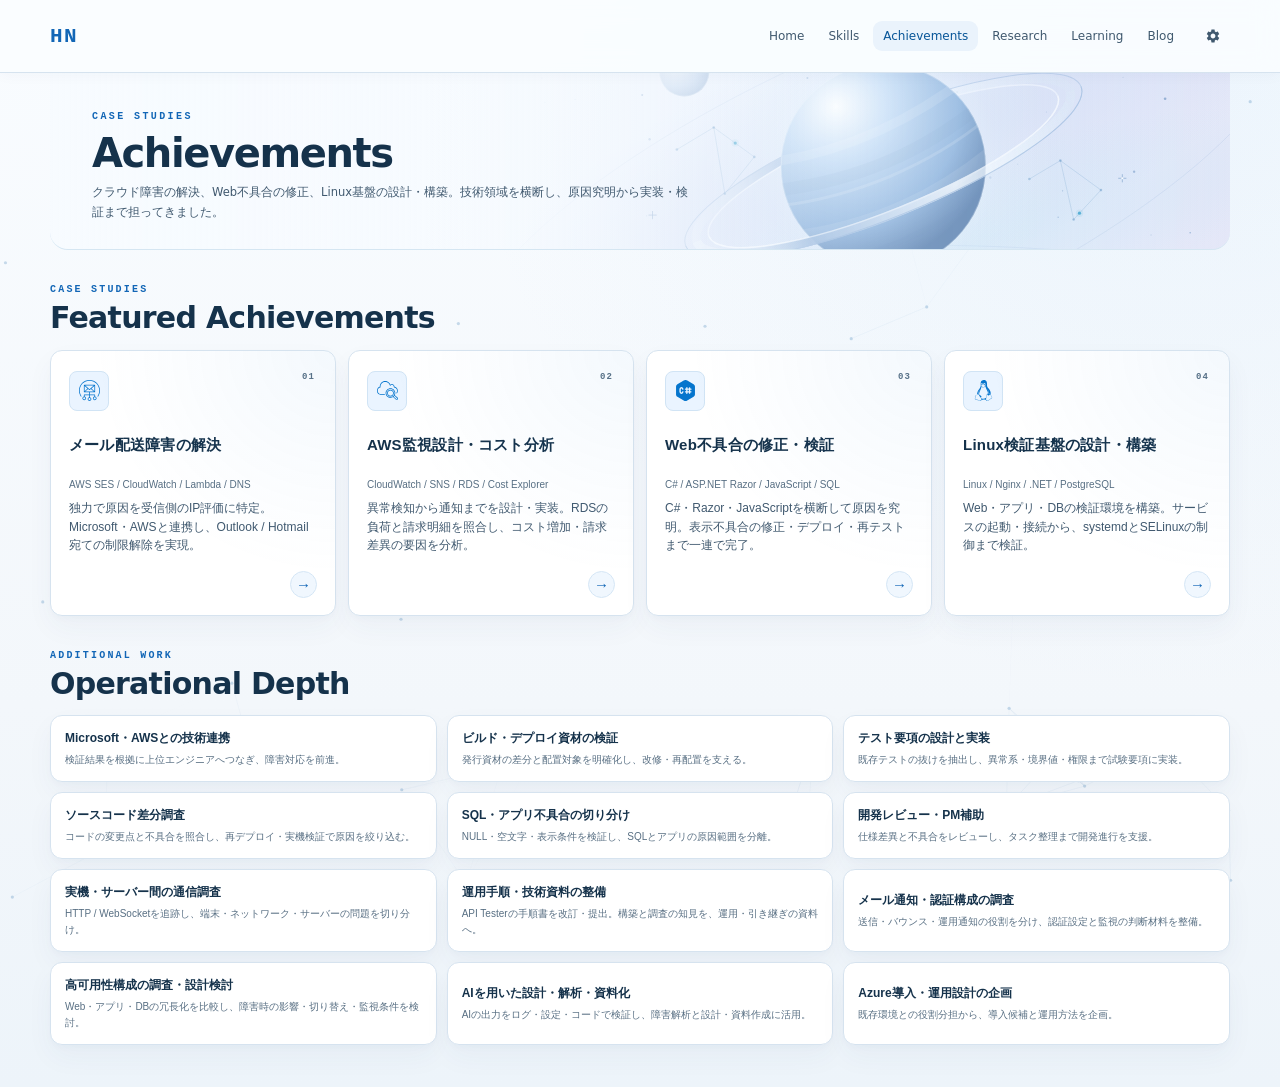
==== commit 9d561601: "Restore accomplishment-led portfolio copy from earlier wording" ====
--- a/achievements.html
+++ b/achievements.html
@@ -43,30 +43,30 @@
       <div class="showcase-page-hero-inner">
         <p class="showcase-eyebrow">CASE STUDIES</p>
         <h1 class="showcase-page-title">Achievements</h1>
-        <p class="showcase-page-lead">運用・障害調査・検証環境づくり。対応範囲と確認できた内容をまとめた実務記録。</p>
+        <p class="showcase-page-lead">クラウド障害の解決、Web不具合の修正、Linux基盤の設計・構築。技術領域を横断し、原因究明から実装・検証まで担ってきました。</p>
       </div>
     </section>
       <section class="showcase-section" id="featured">
         <div class="showcase-section-head"><div><p class="showcase-section-kicker">CASE STUDIES</p><h2 class="showcase-section-title">Featured Achievements</h2></div></div>
         <div class="feature-grid">
-          <button class="feature-card" type="button" data-title="MAIL DELIVERY INCIDENT" data-cat="AWS SES / CloudWatch / Lambda / DNS / SMTP" data-detail="メール遅延障害を、SESイベント、Lambdaログ、CloudWatch、MessageId、SMTP応答、SPF / DKIM / DMARC、VDM、Proofpoint、SNDS等の複数観測点から切り分け。送信側環境と受信側評価を分離して確認し、Microsoft・AWS双方への技術照会とエスカレーションを実施。Microsoft側の制限解除まで追跡し、配送遅延の原因範囲を絞り込んだ。">
+          <button class="feature-card" type="button" data-title="メール配送障害の解決" data-cat="AWS SES / CloudWatch / Lambda / DNS / SMTP" data-detail="AWSの設定からアプリ、DNS認証、配送ログまで独力で調査し、メール遅延の原因をMicrosoft側のIP評価に特定。SESイベント、Lambdaログ、CloudWatch、MessageId、SMTP応答、SPF / DKIM / DMARCを横断して検証した。調査結果を根拠に、Microsoftへ制限緩和・解除を、AWSへ配送経路の調査を依頼。Outlook / Hotmail個人宛てメールの制限解除を実現した。">
             <span class="feature-icon"><img src="icons/amazonses.svg" alt="" /></span>
-            <span class="feature-card-body"><span class="feature-index">01</span><h3>MAIL DELIVERY INCIDENT</h3><p class="feature-stack">AWS SES / CloudWatch / Lambda / DNS</p><p class="feature-summary">MessageIdとSMTP応答を軸に、送信基盤から受信側評価まで追跡。</p></span>
+            <span class="feature-card-body"><span class="feature-index">01</span><h3>メール配送障害の解決</h3><p class="feature-stack">AWS SES / CloudWatch / Lambda / DNS</p><p class="feature-summary">独力で原因を受信側のIP評価に特定。Microsoft・AWSと連携し、Outlook / Hotmail宛ての制限解除を実現。</p></span>
             <span class="feature-arrow">→</span>
           </button>
-          <button class="feature-card" type="button" data-title="AWS OBSERVABILITY &amp; COST" data-cat="CloudWatch / SNS / Amazon RDS / Cost Explorer" data-detail="CloudWatchとSNSを用いた監視・通知設定に対応。メトリクス、アラーム条件、通知経路を整理し、運用上の確認点を記録した。RDSの負荷やCPUクレジットとCost Explorerの利用明細も突き合わせ、コスト増加や請求差異を調査。監視設定と費用分析の両面から環境の状態を確認した。">
+          <button class="feature-card" type="button" data-title="AWS監視設計・コスト分析" data-cat="CloudWatch / SNS / Amazon RDS / Cost Explorer" data-detail="CloudWatch・SNSで、Timeout / Bounceの検知から担当者への通知までを設計・実装。クロスアカウントの制約を踏まえ、通知経路・責任分界・運用フローを組み立てた。併せてRDSのCPUクレジットやポーリング負荷をCost Explorerの利用明細と照合。RI / Savings Plansの適用範囲も含め、コスト増加と請求差異の要因を切り分けた。">
             <span class="feature-icon"><img src="icons/amazoncloudwatch.svg" alt="" /></span>
-            <span class="feature-card-body"><span class="feature-index">02</span><h3>AWS OBSERVABILITY &amp; COST</h3><p class="feature-stack">CloudWatch / SNS / RDS / Cost Explorer</p><p class="feature-summary">CloudWatchとSNSの監視通知を設定。RDSの負荷と利用明細を照合し、コスト変動を調査。</p></span>
+            <span class="feature-card-body"><span class="feature-index">02</span><h3>AWS監視設計・コスト分析</h3><p class="feature-stack">CloudWatch / SNS / RDS / Cost Explorer</p><p class="feature-summary">異常検知から通知までを設計・実装。RDSの負荷と請求明細を照合し、コスト増加・請求差異の要因を分析。</p></span>
             <span class="feature-arrow">→</span>
           </button>
-          <button class="feature-card" type="button" data-title="WEB APPLICATION MAINTENANCE" data-cat="C# / ASP.NET Razor / JavaScript / SQL / DevTools" data-detail="C# / ASP.NET Razor / JavaScript / SQLを横断し、既存Webアプリの表示・入力・接続に関する不具合を調査。HTTP応答、DOM、変数、ソース差分を照合し、処理のどの段階で差が生じるかを追跡した。Visual Studioでの発行資材作成や配置対象の確認、修正後の再確認にも対応。">
+          <button class="feature-card" type="button" data-title="Web不具合の修正・検証" data-cat="C# / ASP.NET Razor / JavaScript / SQL / DevTools" data-detail="ASP.NET Core / Razorの表示不具合に対し、原因調査から修正・デプロイ・再テストまで一連で担当。記号化け、UIボタンの無効化、JavaScriptエラーなどを、C# → Razor → HTTP応答 → JavaScript → DOMの各層で追跡した。ソース・発行資材の差分と実際の挙動を照合し、文字コード問題とHTMLの二重エンコードを切り分け、修正後のテストまで完了。Visual StudioでのRelease発行、配置対象の検証、ロールバックも実施した。">
             <span class="feature-icon"><img src="icons/csharp.svg" alt="" /></span>
-            <span class="feature-card-body"><span class="feature-index">03</span><h3>WEB APPLICATION MAINTENANCE</h3><p class="feature-stack">C# / ASP.NET Razor / JavaScript / SQL</p><p class="feature-summary">C#からHTTP応答・画面表示まで値を追跡し、ソース差分と照合して不具合の範囲を切り分け。</p></span>
+            <span class="feature-card-body"><span class="feature-index">03</span><h3>Web不具合の修正・検証</h3><p class="feature-stack">C# / ASP.NET Razor / JavaScript / SQL</p><p class="feature-summary">C#・Razor・JavaScriptを横断して原因を究明。表示不具合の修正・デプロイ・再テストまで一連で完了。</p></span>
             <span class="feature-arrow">→</span>
           </button>
-          <button class="feature-card" type="button" data-title="ON-PREM SYSTEM ENGINEERING" data-cat="Linux / Nginx / .NET / PostgreSQL / systemd / SELinux" data-detail="Linux上にWeb・アプリ・DBの検証環境を設計・構築。Nginx、.NET、PostgreSQLを組み合わせ、systemdのサービス管理やSELinuxの制御を含めて起動・接続を確認した。通信経路、サービス設定、ログを照合しながら問題を切り分け、構成と作業手順を整理。運用に向けた確認事項を継続して管理している。">
+          <button class="feature-card" type="button" data-title="Linux検証基盤の設計・構築" data-cat="Linux / Nginx / .NET / PostgreSQL / systemd / SELinux" data-detail="Linux上にNginx・.NET・PostgreSQLを組み合わせ、Web・アプリ・DBの検証環境を設計・構築。systemdによるサービス管理、SELinuxのアクセス制御を含め、起動・接続を検証した。通信経路・サービス設定・ログを横断して問題を切り分け、構成と作業手順まで整備。基盤づくりから検証、運用に向けた手順化までを担っている。">
             <span class="feature-icon"><img src="icons/linux.svg" alt="" /></span>
-            <span class="feature-card-body"><span class="feature-index">04</span><h3>ON-PREM SYSTEM ENGINEERING</h3><p class="feature-stack">Linux / Nginx / .NET / PostgreSQL</p><p class="feature-summary">Linux上にWeb・アプリ・DBの検証環境を構築し、サービス起動・接続・アクセス制御を確認。</p></span>
+            <span class="feature-card-body"><span class="feature-index">04</span><h3>Linux検証基盤の設計・構築</h3><p class="feature-stack">Linux / Nginx / .NET / PostgreSQL</p><p class="feature-summary">Web・アプリ・DBの検証環境を構築。サービスの起動・接続から、systemdとSELinuxの制御まで検証。</p></span>
             <span class="feature-arrow">→</span>
           </button>
         </div>
@@ -74,18 +74,18 @@
       <section class="showcase-section">
         <div class="showcase-section-head"><div><p class="showcase-section-kicker">ADDITIONAL WORK</p><h2 class="showcase-section-title">Operational Depth</h2></div></div>
         <div class="secondary-grid">
-          <button class="secondary-card" data-title="Microsoft・AWSとの技術連携" data-cat="Technical Coordination" data-detail="AWS構築・障害調査を進めながら、Microsoft・AWS双方のサポート窓口と技術的にやり取り。調査情報を整理し、必要に応じて上位エンジニアへのエスカレーションを依頼した。"><strong>Microsoft / AWS 技術連携</strong><span>情報整理・技術照会・エスカレーション</span></button>
-          <button class="secondary-card" data-title="ビルド・デプロイ資材検証" data-cat="Release Engineering" data-detail="Visual Studioで生成した発行資材と既存資材をWinMerge等で比較。exe / dll / config / ini / xml / csv / json / sql / txt / Razor等の差分を確認し、配置対象を切り分けた。"><strong>Build / Deploy Validation</strong><span>発行・差分比較・配置対象の切り分け</span></button>
-          <button class="secondary-card" data-title="テスト要項の設計と実装" data-cat="Test Design / Verification" data-detail="現行版の試験要項と過去の結合・シナリオテスト資料を比較し、未反映の試験観点を抽出。正常系だけでなく、異常系・境界値・権限・入力値・組み合わせ条件などを整理し、補足試験要項としてExcelへ落とし込んだ。"><strong>Test Specification Design</strong><span>試験観点抽出・要項設計・補足項目の実装</span></button>
-          <button class="secondary-card" data-title="ソースコード差分調査" data-cat="Source Review / Change Analysis" data-detail="旧版と変更版のソースコードをWinMerge等で比較し、C# / Razor / JavaScript / SQLを層ごとに確認。変更箇所と不具合発生点の対応関係を追跡し、1箇所ずつの再デプロイや実機確認と組み合わせて原因範囲を切り分けた。"><strong>Source Code Diff Analysis</strong><span>C# / Razor / JavaScript / SQL の変更点調査</span></button>
-          <button class="secondary-card" data-title="SQL・アプリ不具合切り分け" data-cat="Data / Application" data-detail="メールテンプレートSQLとアプリ側表示条件を確認。日本語名・英語名、NULL / 空文字条件を整理し、SQL側とアプリ変数側の責任範囲を切り分けた。"><strong>SQL / Application Isolation</strong><span>NULL・空文字・表示条件の責任分界</span></button>
-          <button class="secondary-card" data-title="開発レビュー・PM補助" data-cat="Review / Project Support" data-detail="外注開発の移植・接続レビューや打合せに参加し、テスト結果、不具合、仕様差異を確認。Planner / Teamsを用いたタスク・運用整理などPM補助も担当。"><strong>Review / PM Support</strong><span>仕様確認・テスト結果・運用整理</span></button>
-          <button class="secondary-card" data-title="実機・サーバー間の通信調査" data-cat="HTTP / WebSocket / Logs" data-detail="実機とサーバー間の接続を、HTTP / WebSocketの要求・応答、通信経路、各層のログから調査。接続のどの段階で差が生じるかを比較し、端末・ネットワーク・アプリの確認範囲を切り分けた。確認できた通信条件と残る課題を整理し、後続の設定確認や再検証につなげた。"><strong>Device / Server Investigation</strong><span>HTTP / WebSocketの要求・応答とログを照合し、実機・ネットワーク・サーバーの問題を切り分け。</span></button>
-          <button class="secondary-card" data-title="運用手順・技術資料の整備" data-cat="Documentation / Operations" data-detail="API Testerの操作手順書を改訂し、提出まで対応。操作の前提、手順、確認点を整理するとともに、環境構築や運用に関する手順書・設計資料・課題一覧を整備した。調査で確認できた事項と未確認事項を区別し、再確認や引き継ぎに使える形へまとめた。"><strong>Operational Documentation</strong><span>API Testerの操作手順書を改訂・提出。構成・運用手順・課題を整理して、確認や引き継ぎを支援。</span></button>
-          <button class="secondary-card" data-title="メール通知・認証構成の調査" data-cat="Mail Architecture / DNS" data-detail="メール送信、バウンス処理、運用通知の役割を整理し、通知経路とDNS認証の設定を調査。SESのイベント、SMTP応答、SPF / DKIM / DMARCの情報を照合し、送信処理と監視通知の確認範囲を分けた。構成上の役割と調査時の観測点を整理し、運用設計の検討材料としてまとめた。"><strong>Mail Architecture Review</strong><span>送信・バウンス処理・運用通知の役割とDNS認証を調査し、構成と確認すべき観測点を整理。</span></button>
-          <button class="secondary-card" data-title="高可用性構成の調査・検討" data-cat="Architecture / Research" data-detail="高可用性を持たせる構成について、Web・アプリ・DB各層の役割と冗長化の考え方を調査。障害時の影響範囲や切り替え時に確認すべき条件、監視・運用上の論点を設計検討として整理した。現段階の範囲は構成調査と設計上の比較であり、本番導入やフェイルオーバーの実証は含まない。"><strong>High Availability Research</strong><span>Web・アプリ・DBの冗長化と障害時の影響を調査。構成比較と運用条件を整理する設計検討。</span></button>
-          <button class="secondary-card" data-title="AI活用による設計・資料作成" data-cat="AI Assisted Engineering" data-detail="障害解析、設計補助、資料作成、コード確認などにAIを活用。出力を実環境のログ・レスポンス・設定・コードと突合して検証する運用で使用。"><strong>AI Assisted Engineering</strong><span>解析・設計補助・資料化・検証</span></button>
-          <button class="secondary-card" data-title="Azure開発の導入・運用設計企画" data-cat="Planning / Cloud" data-detail="Azureを利用した開発・運用の導入方法について、既存環境との役割分担、運用方法、導入候補を整理・企画。"><strong>Azure Planning</strong><span>開発導入・運用設計の企画</span></button>
+          <button class="secondary-card" data-title="Microsoft・AWSとの技術連携" data-cat="Technical Coordination" data-detail="AWS環境の構築・障害調査と並行し、Microsoft・AWS双方のサポート窓口との技術連携を担当。ログや検証結果を根拠に調査の論点を示し、自動応答からオペレーター、上位エンジニアへのエスカレーションへつなげ、技術対応を依頼した。"><strong>Microsoft・AWSとの技術連携</strong><span>検証結果を根拠に上位エンジニアへつなぎ、障害対応を前進。</span></button>
+          <button class="secondary-card" data-title="ビルド・デプロイ資材の検証" data-cat="Release Engineering" data-detail="Visual Studioで生成した発行資材と既存資材を比較し、バイナリ・設定ファイル・Razor資材などの差分を検証。WinMergeでバージョン差異を追い、ソース変更と発行結果の関係を確認しながら、実際に配置すべき資材を切り分けた。"><strong>ビルド・デプロイ資材の検証</strong><span>発行資材の差分と配置対象を明確化し、改修・再配置を支える。</span></button>
+          <button class="secondary-card" data-title="テスト要項の設計と実装" data-cat="Test Design / Verification" data-detail="現行の試験要項と過去の結合・シナリオテスト資料を比較し、未反映の試験観点を抽出。正常系に加え、異常系・境界値・権限・入力値・組み合わせ条件まで試験項目を設計し、補足試験要項としてExcelに実装した。既存資料の比較から、実施に使う試験要項への落とし込みまでを担当。"><strong>テスト要項の設計と実装</strong><span>既存テストの抜けを抽出し、異常系・境界値・権限まで試験要項に実装。</span></button>
+          <button class="secondary-card" data-title="ソースコード差分調査" data-cat="Source Review / Change Analysis" data-detail="旧版と変更版のC# / Razor / JavaScript / SQLをWinMerge等で比較し、コードの変更点と不具合発生点の関係を追跡。1箇所ずつの再デプロイと実機確認を組み合わせ、変更の影響を層ごとに切り分けた。実際の挙動との照合によって、変更の影響と原因範囲を絞り込んだ。"><strong>ソースコード差分調査</strong><span>コードの変更点と不具合を照合し、再デプロイ・実機検証で原因を絞り込む。</span></button>
+          <button class="secondary-card" data-title="SQL・アプリ不具合の切り分け" data-cat="Data / Application" data-detail="メールテンプレートSQLとアプリ側の表示条件を検証。日本語名・英語名の組み合わせ、NULL / 空文字の条件を比較し、SQL側の表示仕様とアプリ変数側の不具合候補を分けて検証した。データ処理と画面表示の両面から、不具合の原因範囲を切り分けた。"><strong>SQL・アプリ不具合の切り分け</strong><span>NULL・空文字・表示条件を検証し、SQLとアプリの原因範囲を分離。</span></button>
+          <button class="secondary-card" data-title="開発レビュー・PM補助" data-cat="Review / Project Support" data-detail="外注開発の移植・接続レビューや打合せに参加し、テスト結果から不具合・仕様差異を検証。Planner / Teamsを用いたタスク整理や運用整理も担当し、技術面のレビューと進行管理の補助の両面から開発を支援した。"><strong>開発レビュー・PM補助</strong><span>仕様差異と不具合をレビューし、タスク整理まで開発進行を支援。</span></button>
+          <button class="secondary-card" data-title="実機・サーバー間の通信調査" data-cat="HTTP / WebSocket / Logs" data-detail="実機とサーバー間の接続を、HTTP / WebSocketの要求・応答、通信経路、各層のログから追跡。接続のどの段階で差が生じるかを比較し、端末・ネットワーク・アプリの確認範囲を切り分けた。通信条件と残る課題を整理し、設定確認や再検証につなげた。"><strong>実機・サーバー間の通信調査</strong><span>HTTP / WebSocketを追跡し、端末・ネットワーク・サーバーの問題を切り分け。</span></button>
+          <button class="secondary-card" data-title="運用手順・技術資料の整備" data-cat="Documentation / Operations" data-detail="API Testerの操作手順書を、操作の前提・実施手順・確認点まで見直して改訂し、提出まで担当。環境構築・運用の手順書、設計資料、課題一覧も整備した。調査や検証で得た知見を資料化し、再確認や引き継ぎに使える形へまとめた。"><strong>運用手順・技術資料の整備</strong><span>API Testerの手順書を改訂・提出。構築と調査の知見を、運用・引き継ぎの資料へ。</span></button>
+          <button class="secondary-card" data-title="メール通知・認証構成の調査" data-cat="Mail Architecture / DNS" data-detail="メール送信・バウンス処理・運用通知の役割を整理し、通知経路とDNS認証の構成を調査。SESイベント、SMTP応答、SPF / DKIM / DMARCを照合し、送信処理と監視通知の確認範囲を明確にした。構成上の役割と観測点を、運用設計の判断材料としてまとめた。"><strong>メール通知・認証構成の調査</strong><span>送信・バウンス・運用通知の役割を分け、認証設定と監視の判断材料を整備。</span></button>
+          <button class="secondary-card" data-title="高可用性構成の調査・設計検討" data-cat="Architecture / Research" data-detail="高可用性構成の調査・設計検討を担当。Web・アプリ・DB各層の役割と冗長化の考え方を比較し、障害時の影響範囲、切り替え時に確認すべき条件、監視・運用上の論点を整理した。構成の選択と検証に必要な判断材料をまとめた。"><strong>高可用性構成の調査・設計検討</strong><span>Web・アプリ・DBの冗長化を比較し、障害時の影響・切り替え・監視条件を検討。</span></button>
+          <button class="secondary-card" data-title="AIを用いた設計・解析・資料化" data-cat="AI Assisted Engineering" data-detail="障害解析、設計補助、資料作成、コード確認にAIを活用。実環境のログ・レスポンス・設定・コードと突き合わせて出力を検証し、技術調査から資料化までの実務に組み込んでいる。"><strong>AIを用いた設計・解析・資料化</strong><span>AIの出力をログ・設定・コードで検証し、障害解析と設計・資料作成に活用。</span></button>
+          <button class="secondary-card" data-title="Azure導入・運用設計の企画" data-cat="Planning / Cloud" data-detail="Azureを利用した開発・運用の導入方法を企画。既存環境との役割分担、運用方法、導入候補を整理し、導入・運用設計の検討を進めた。"><strong>Azure導入・運用設計の企画</strong><span>既存環境との役割分担から、導入候補と運用方法を企画。</span></button>
         </div>
       </section>
       </div>
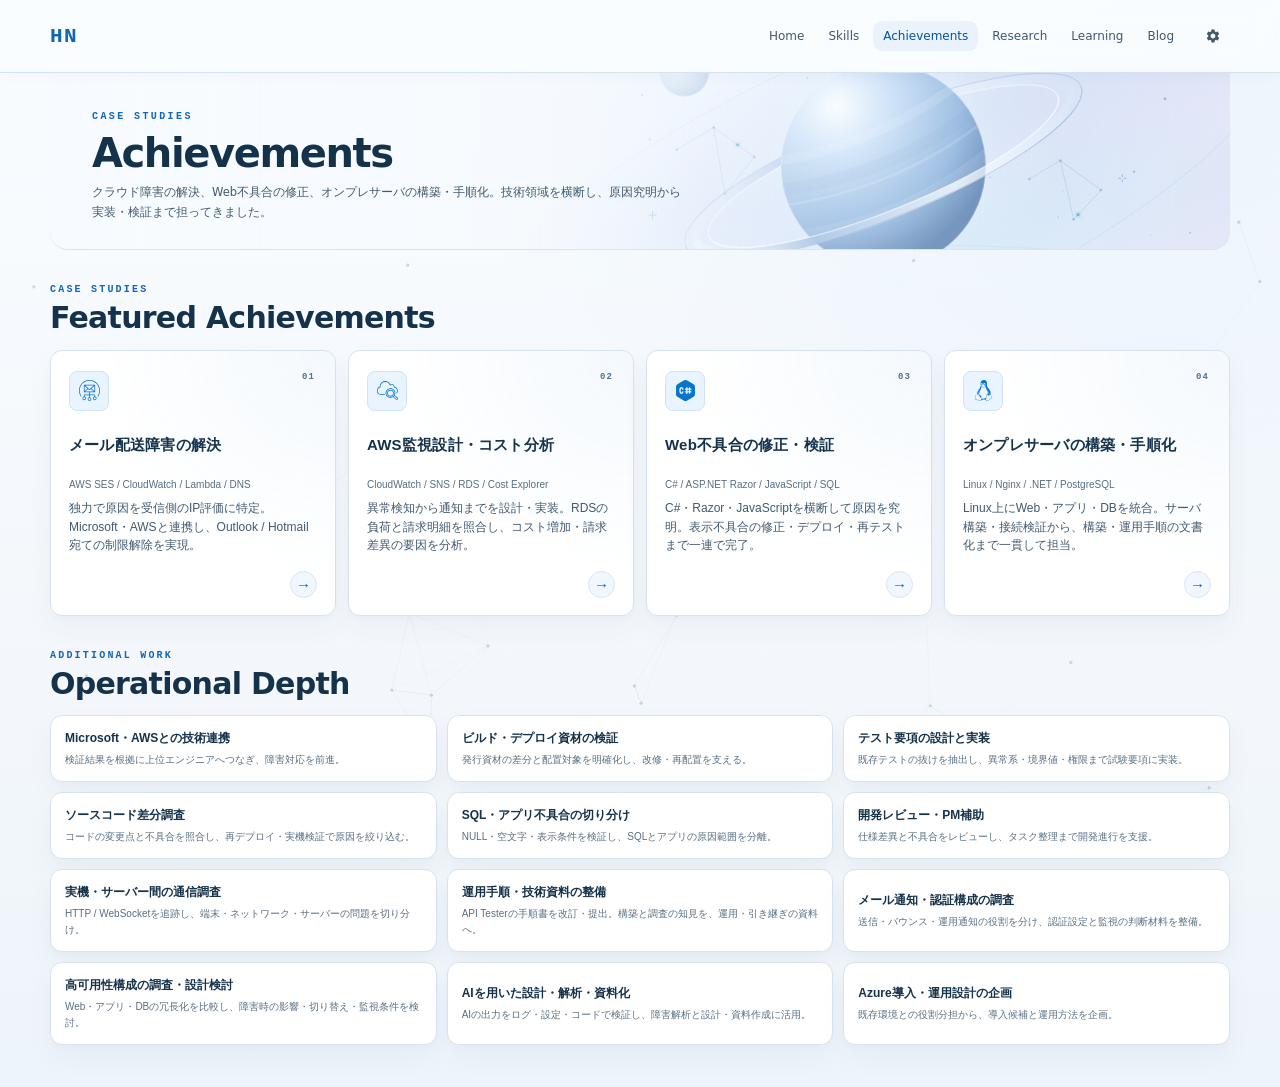
==== commit 6cdcb89e: "Highlight on-prem server construction and procedural documentation" ====
--- a/achievements.html
+++ b/achievements.html
@@ -43,7 +43,7 @@
       <div class="showcase-page-hero-inner">
         <p class="showcase-eyebrow">CASE STUDIES</p>
         <h1 class="showcase-page-title">Achievements</h1>
-        <p class="showcase-page-lead">クラウド障害の解決、Web不具合の修正、Linux基盤の設計・構築。技術領域を横断し、原因究明から実装・検証まで担ってきました。</p>
+        <p class="showcase-page-lead">クラウド障害の解決、Web不具合の修正、オンプレサーバの構築・手順化。技術領域を横断し、原因究明から実装・検証まで担ってきました。</p>
       </div>
     </section>
       <section class="showcase-section" id="featured">
@@ -64,9 +64,9 @@
             <span class="feature-card-body"><span class="feature-index">03</span><h3>Web不具合の修正・検証</h3><p class="feature-stack">C# / ASP.NET Razor / JavaScript / SQL</p><p class="feature-summary">C#・Razor・JavaScriptを横断して原因を究明。表示不具合の修正・デプロイ・再テストまで一連で完了。</p></span>
             <span class="feature-arrow">→</span>
           </button>
-          <button class="feature-card" type="button" data-title="Linux検証基盤の設計・構築" data-cat="Linux / Nginx / .NET / PostgreSQL / systemd / SELinux" data-detail="Linux上にNginx・.NET・PostgreSQLを組み合わせ、Web・アプリ・DBの検証環境を設計・構築。systemdによるサービス管理、SELinuxのアクセス制御を含め、起動・接続を検証した。通信経路・サービス設定・ログを横断して問題を切り分け、構成と作業手順まで整備。基盤づくりから検証、運用に向けた手順化までを担っている。">
+          <button class="feature-card" type="button" data-title="オンプレサーバの構築・手順化" data-cat="Linux / Nginx / .NET / PostgreSQL / systemd / SELinux" data-detail="Linux上にNginx・.NET・PostgreSQLを組み合わせ、Web・アプリ・DBを統合したオンプレサーバの検証環境を設計・構築。systemdによるサービス管理、SELinuxのアクセス制御を含め、起動・接続を検証した。通信経路・サービス設定・ログを横断して問題を切り分け、設計・構築から手順化まで一貫して担当。構築・検証・運用の手順を文書化し、再構築や引き継ぎに使える形へ整備を進めている。">
             <span class="feature-icon"><img src="icons/linux.svg" alt="" /></span>
-            <span class="feature-card-body"><span class="feature-index">04</span><h3>Linux検証基盤の設計・構築</h3><p class="feature-stack">Linux / Nginx / .NET / PostgreSQL</p><p class="feature-summary">Web・アプリ・DBの検証環境を構築。サービスの起動・接続から、systemdとSELinuxの制御まで検証。</p></span>
+            <span class="feature-card-body"><span class="feature-index">04</span><h3>オンプレサーバの構築・手順化</h3><p class="feature-stack">Linux / Nginx / .NET / PostgreSQL</p><p class="feature-summary">Linux上にWeb・アプリ・DBを統合。サーバ構築・接続検証から、構築・運用手順の文書化まで一貫して担当。</p></span>
             <span class="feature-arrow">→</span>
           </button>
         </div>
